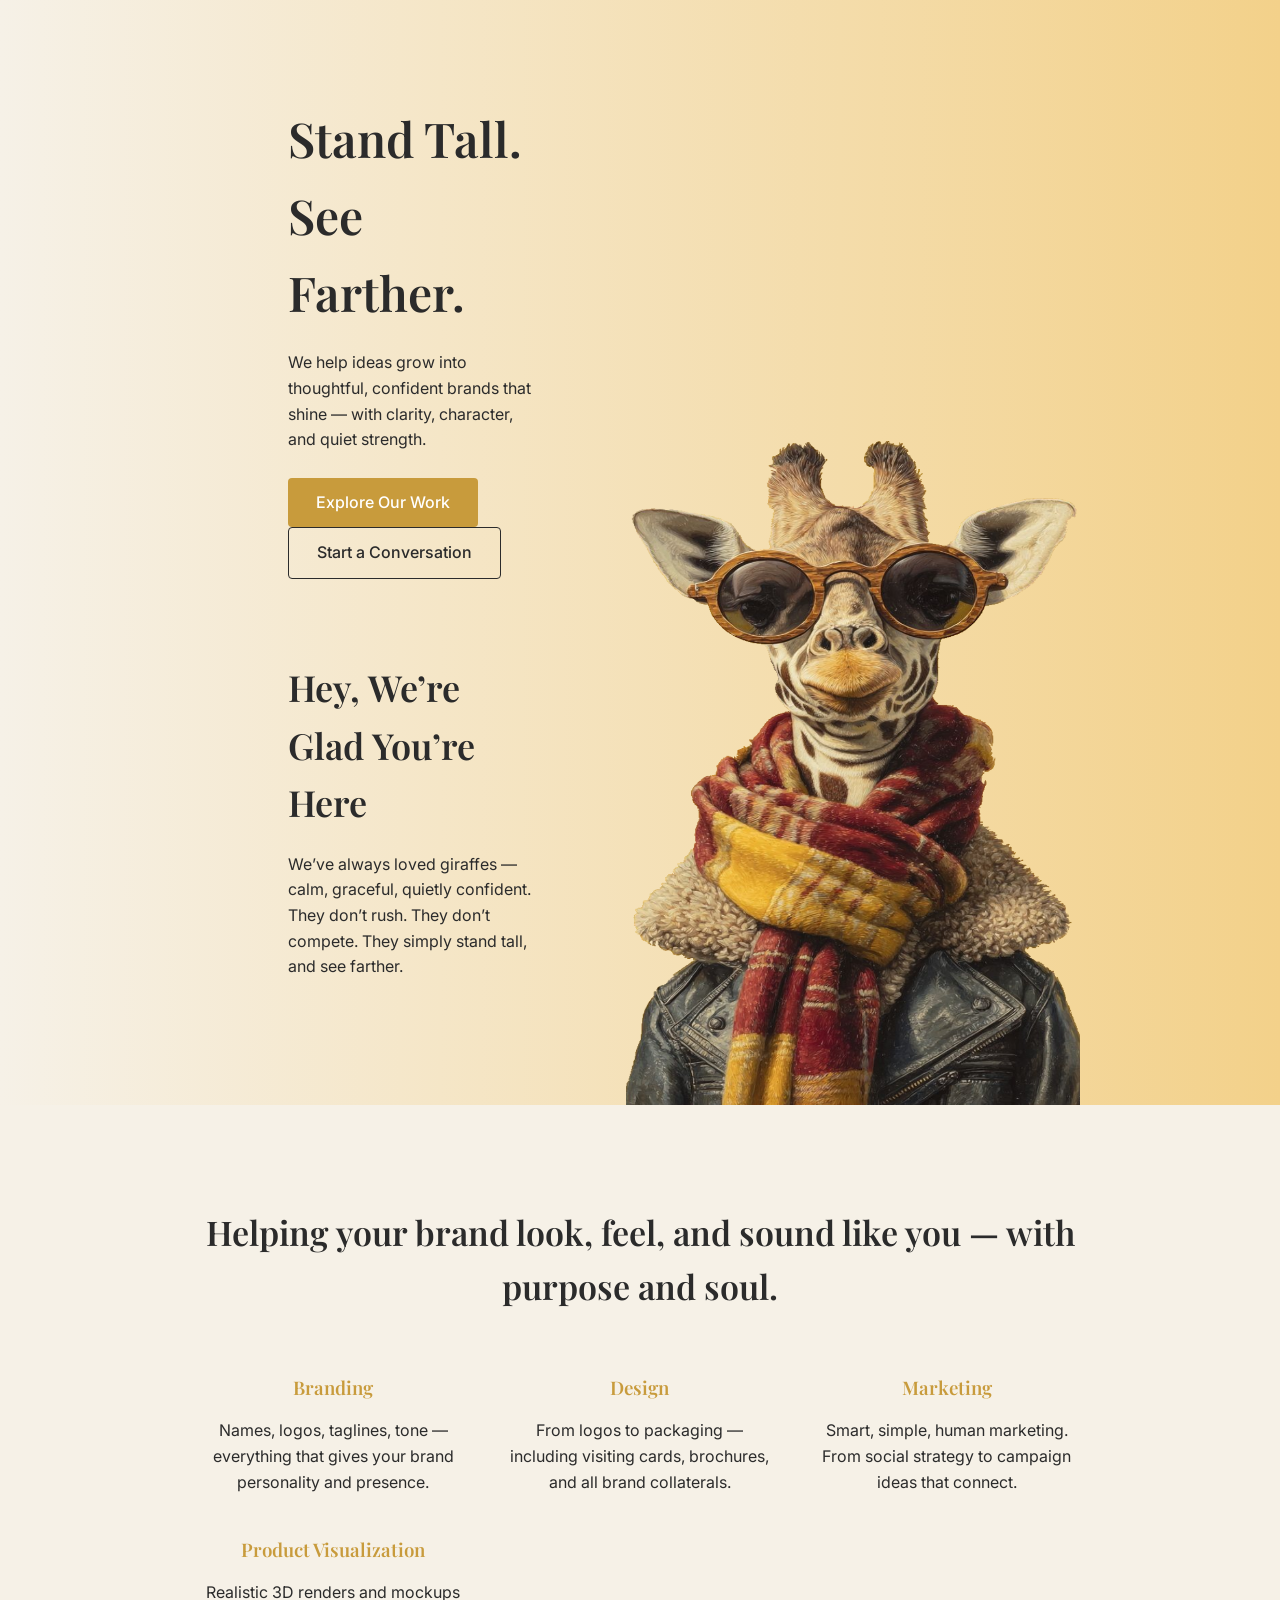
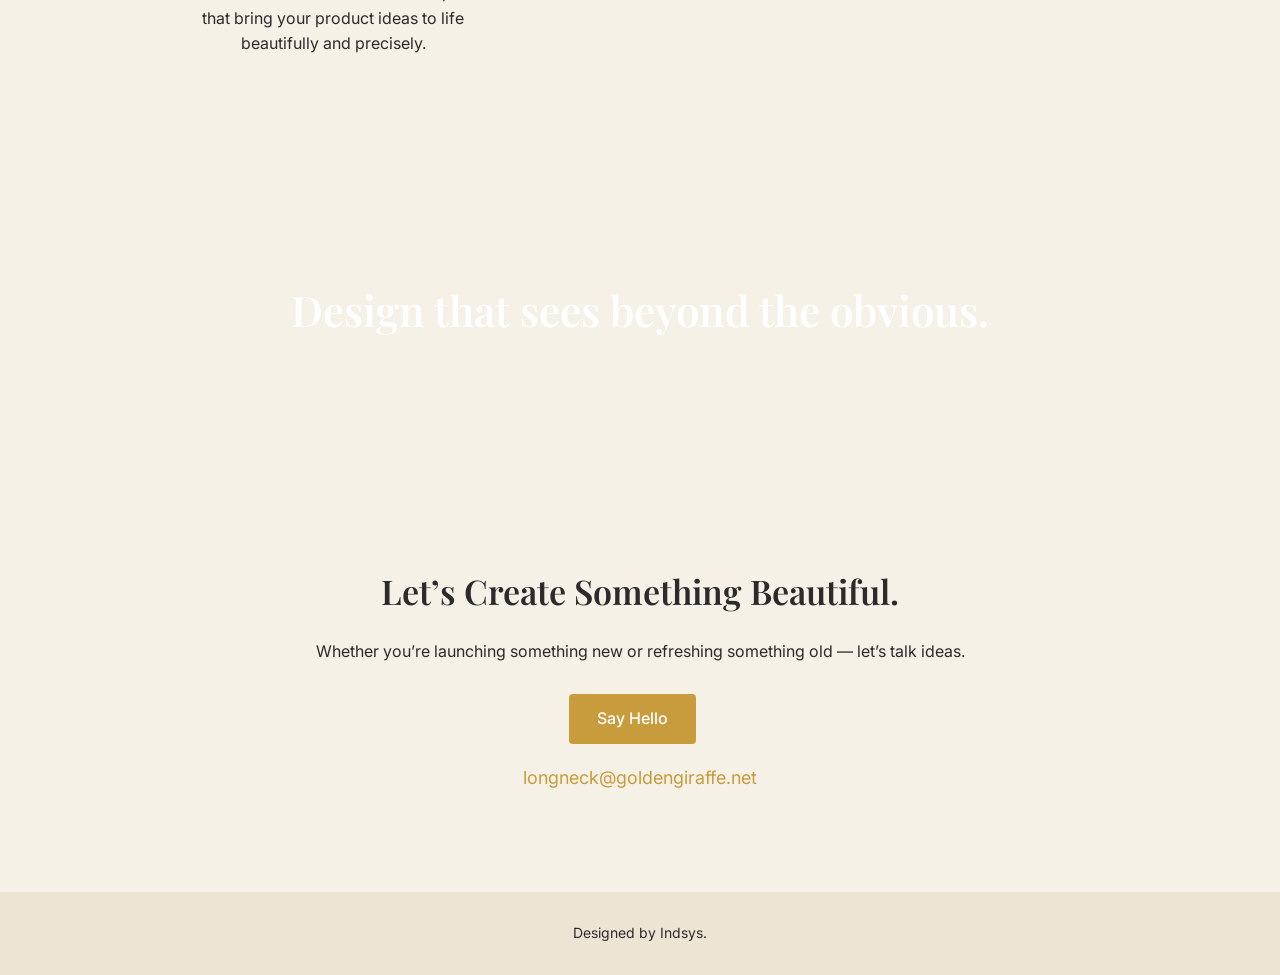
==== index.html @ 61479b35 "Banner Colour" ====
<!DOCTYPE html>
<html lang="en">
<head>
<meta charset="UTF-8">
<meta name="viewport" content="width=device-width, initial-scale=1.0">
<title>Golden Giraffe</title>

<!-- Google Fonts -->
<link href="https://fonts.googleapis.com/css2?family=Playfair+Display:wght@400;600&family=Inter:wght@300;400;500&display=swap" rel="stylesheet">

<style>
:root{
    --gold:#c89b3c;
    --dark:#2b2b2b;
    --light:#f6f1e7;
}

*{
    margin:0;
    padding:0;
    box-sizing:border-box;
}

body{
    font-family: 'Inter', sans-serif;
    background: var(--light);
    color: var(--dark);
    line-height:1.6;
}

h1,h2,h3{
    font-family:'Playfair Display', serif;
    font-weight:600;
}

section{
    padding: 0 200px;
    margin-bottom: 100px;
}

.container{
    max-width:1200px;
    margin:auto;
}

.btn{
    display:inline-block;
    padding:12px 28px;
    margin-right:15px;
    border-radius:4px;
    text-decoration:none;
    font-weight:500;
    transition:0.3s;
}

.btn-primary{
    background:var(--gold);
    color:#fff;
}

.btn-primary:hover{
    background:#a67c2e;
}

.btn-outline{
    border:1px solid var(--dark);
    color:var(--dark);
}

.btn-outline:hover{
    background:var(--dark);
    color:#fff;
}

/* HERO */
.hero{
    display:flex;
    align-items:center;
    justify-content:space-between;
    background:linear-gradient(to right, #f6f1e7 50%, #f3d18a 50%);
}

.hero-text{
    width:50%;
}

.hero-text h1{
    font-size:48px;
    margin-bottom:20px;
}

.hero-text p{
    margin-bottom:30px;
    max-width:500px;
}

.hero-img{
    width:45%;
}

.hero-img img{
    width:100%;
}

/* About */
.about{
    background:#f1e9dc;
}

.about h2{
    margin-bottom:20px;
    font-size:36px;
}

.about p{
    max-width:700px;
}

/* Services */
.services{
    text-align:center;
}

.services h2{
    margin-bottom:60px;
    font-size:34px;
}

.service-grid{
    display:grid;
    grid-template-columns:repeat(auto-fit,minmax(250px,1fr));
    gap:40px;
}

.service-item h3{
    margin-bottom:15px;
    color:var(--gold);
}

/* Banner Section */
.banner{
    background:url('/mnt/data/WhatsApp Image 2026-02-18 at 14.31.52.jpeg') center/cover no-repeat;
    color:white;
    text-align:center;
    padding:120px 20px;
}

.banner h2{
    font-size:42px;
}

/* CTA */
.cta{
    text-align:center;
}

.cta h2{
    font-size:34px;
    margin-bottom:20px;
}

.cta p{
    margin-bottom:30px;
}

.email{
    margin-top:20px;
    font-size:18px;
    color:var(--gold);
}

footer{
    text-align:center;
    padding:30px;
    font-size:14px;
    background:#eee4d4;
}


.split-section{
    display:flex;
    align-items:stretch;
    justify-content:space-between;
    background:linear-gradient(to right, #f6f1e7, #f3d18a);
    min-height:500px;
}

.split-text{
    width:55%;
    padding:100px 10%;
    display:flex;
    flex-direction:column;
    justify-content:center;
}

.hero-content{
    margin-bottom:80px;
}

.split-text h1{
    font-size:48px;
    margin-bottom:20px;
}

.split-text h2{
    font-size:36px;
    margin-bottom:20px;
}

.split-text p{
    max-width:500px;
    margin-bottom:25px;
}

.split-image{
    display:flex;
    align-items:flex-end;
    justify-content:center;
    overflow:hidden;
}

.split-image img{
    height:700px;        /* Fixed height */
    width:auto;
    object-fit:cover;
}

</style>
</head>
<body>

<!-- HERO -->

<!-- HERO + ABOUT WRAPPER -->
<section class="split-section">
    <div class="split-text">

        <!-- HERO TEXT -->
        <div class="hero-content">
            <h1>Stand Tall. See Farther.</h1>
            <p>
                We help ideas grow into thoughtful, confident brands that shine — 
                with clarity, character, and quiet strength.
            </p>
            <a href="#" class="btn btn-primary">Explore Our Work</a>
            <a href="#" class="btn btn-outline">Start a Conversation</a>
        </div>

        <!-- ABOUT TEXT -->
        <div class="about-content">
            <h2>Hey, We’re Glad You’re Here</h2>
            <p>
                We’ve always loved giraffes — calm, graceful, quietly confident. 
                They don’t rush. They don’t compete.  
                They simply stand tall, and see farther.
            </p>
        </div>

    </div>

    <!-- COMMON RIGHT IMAGE -->
    <div class="split-image">
        <img src="/images/golden-giraffe.png" alt="Golden Giraffe">
    </div>
</section>

<!-- SERVICES -->
<section class="services">
    <div class="container">
        <h2>Helping your brand look, feel, and sound like you — with purpose and soul.</h2>
        <div class="service-grid">
            <div class="service-item">
                <h3>Branding</h3>
                <p>Names, logos, taglines, tone — everything that gives your brand personality and presence.</p>
            </div>
            <div class="service-item">
                <h3>Design</h3>
                <p>From logos to packaging — including visiting cards, brochures, and all brand collaterals.</p>
            </div>
            <div class="service-item">
                <h3>Marketing</h3>
                <p>Smart, simple, human marketing. From social strategy to campaign ideas that connect.</p>
            </div>
            <div class="service-item">
                <h3>Product Visualization</h3>
                <p>Realistic 3D renders and mockups that bring your product ideas to life beautifully and precisely.</p>
            </div>
        </div>
    </div>
</section>

<!-- BANNER -->
<section class="banner">
    <h2>Design that sees beyond the obvious.</h2>
</section>

<!-- CTA -->
<section class="cta">
    <h2>Let’s Create Something Beautiful.</h2>
    <p>Whether you’re launching something new or refreshing something old — let’s talk ideas.</p>
    <a href="mailto:longneck@goldengiraffe.net" class="btn btn-primary">Say Hello</a>
    <div class="email">longneck@goldengiraffe.net</div>
</section>

<footer>
    Designed by Indsys.
</footer>

</body>
</html>
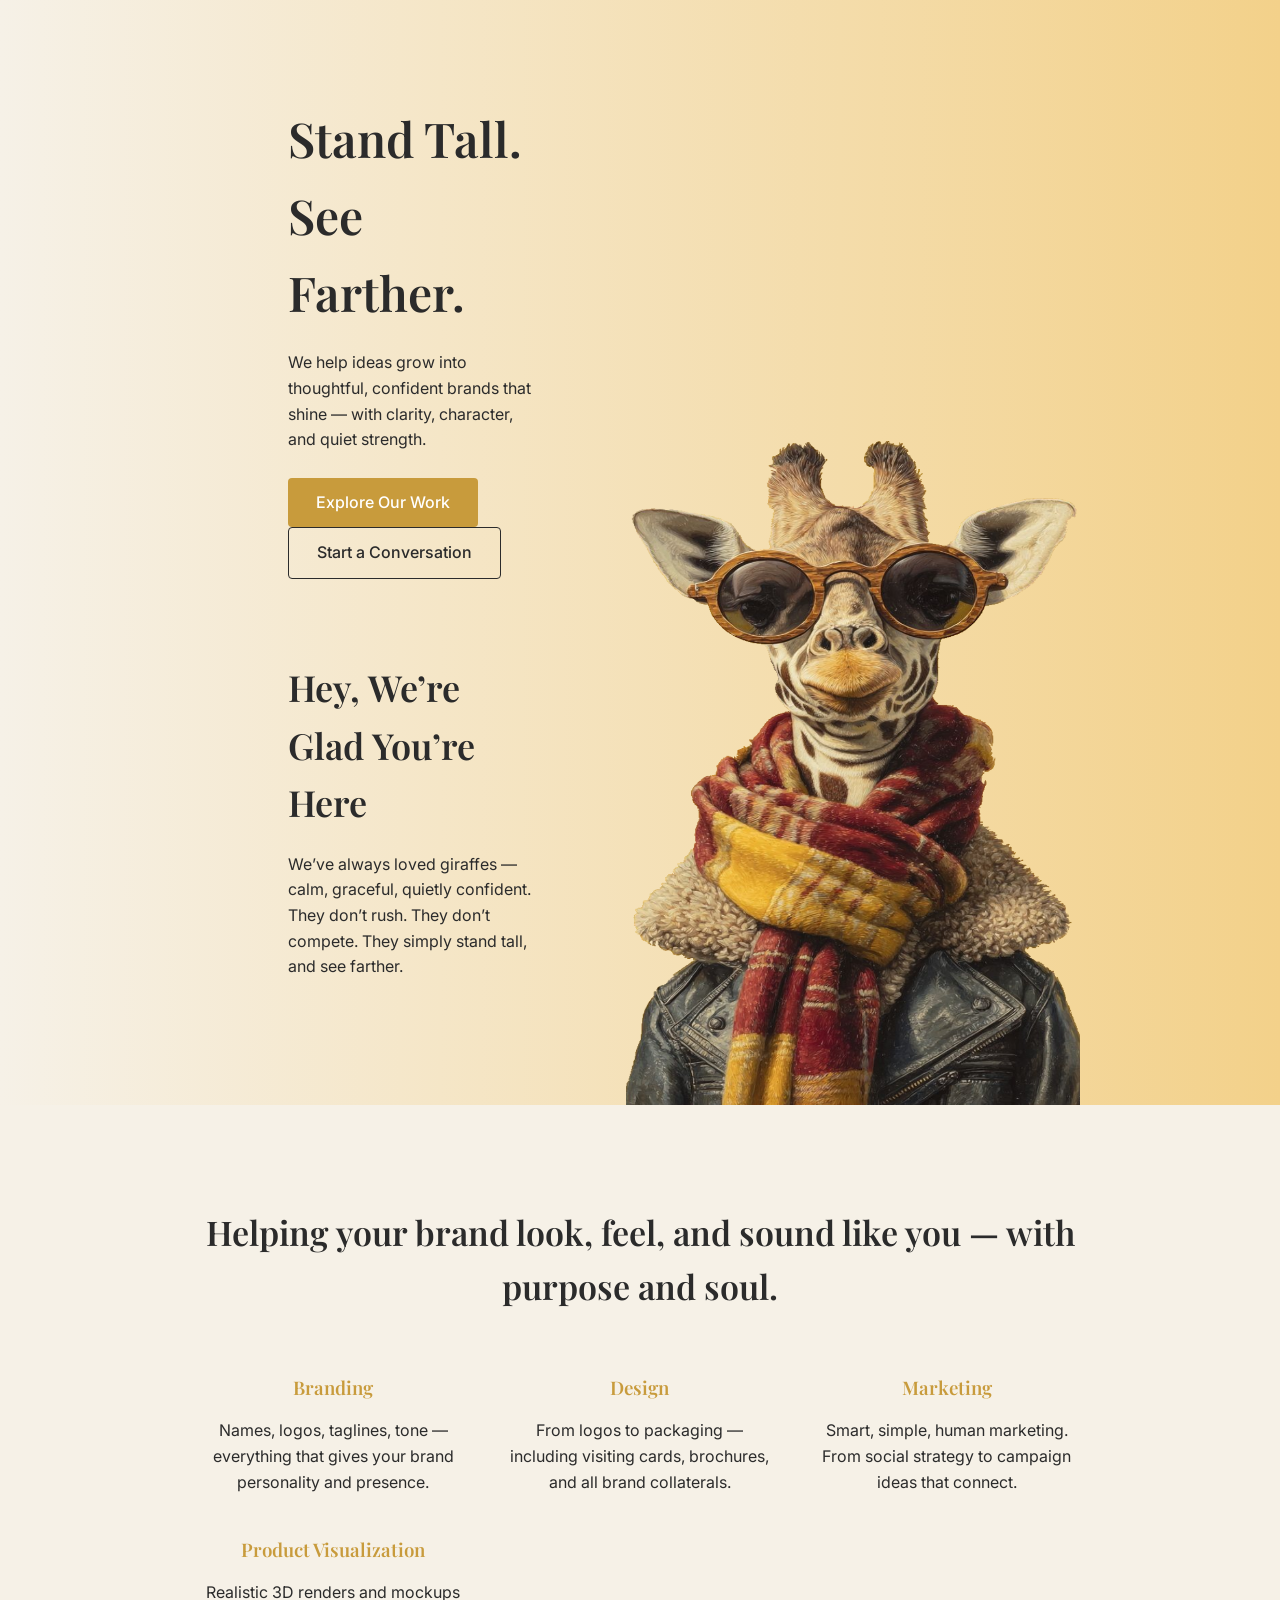
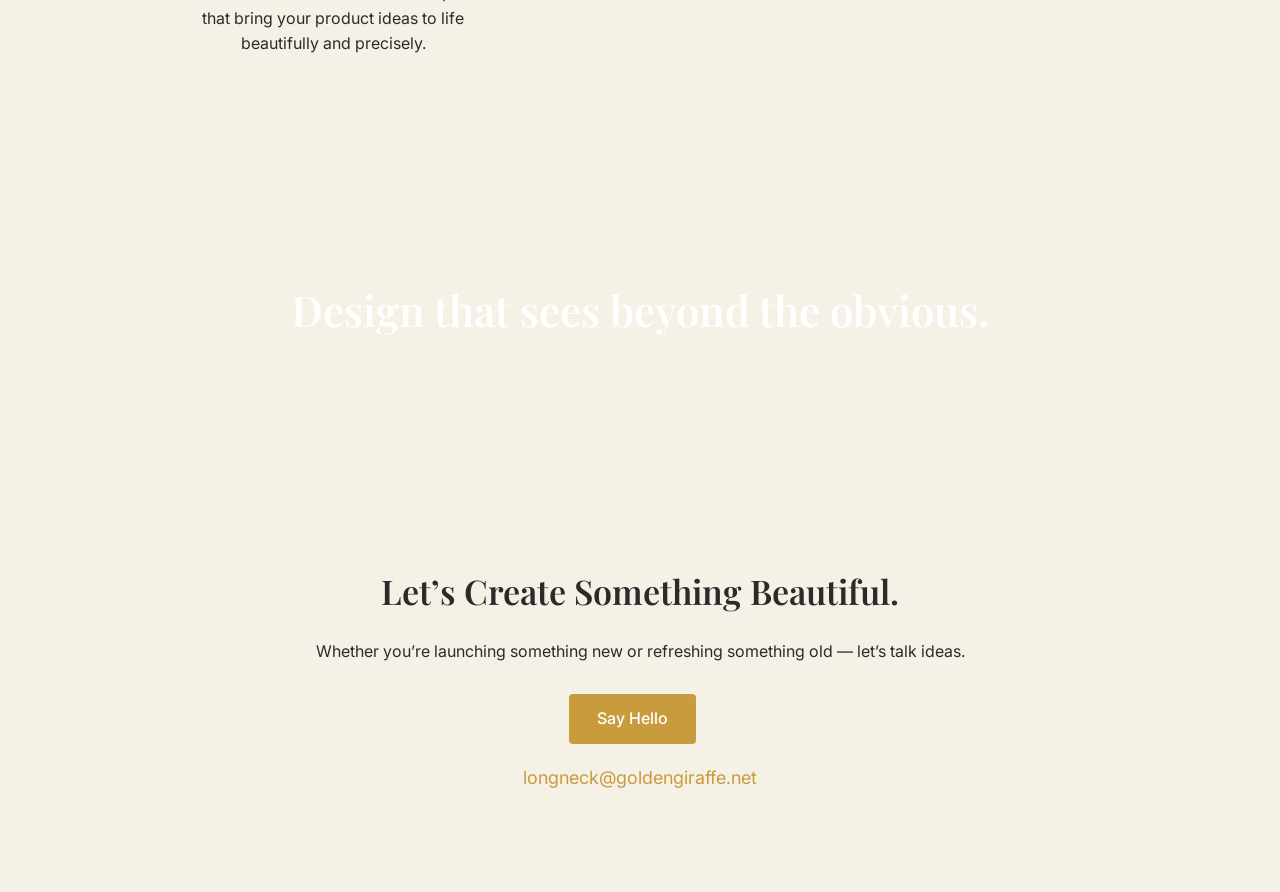
==== commit e3137fd3: "footer removed" ====
--- a/index.html
+++ b/index.html
@@ -302,9 +302,5 @@
     <div class="email">longneck@goldengiraffe.net</div>
 </section>
 
-<footer>
-    Designed by Indsys.
-</footer>
-
 </body>
 </html>
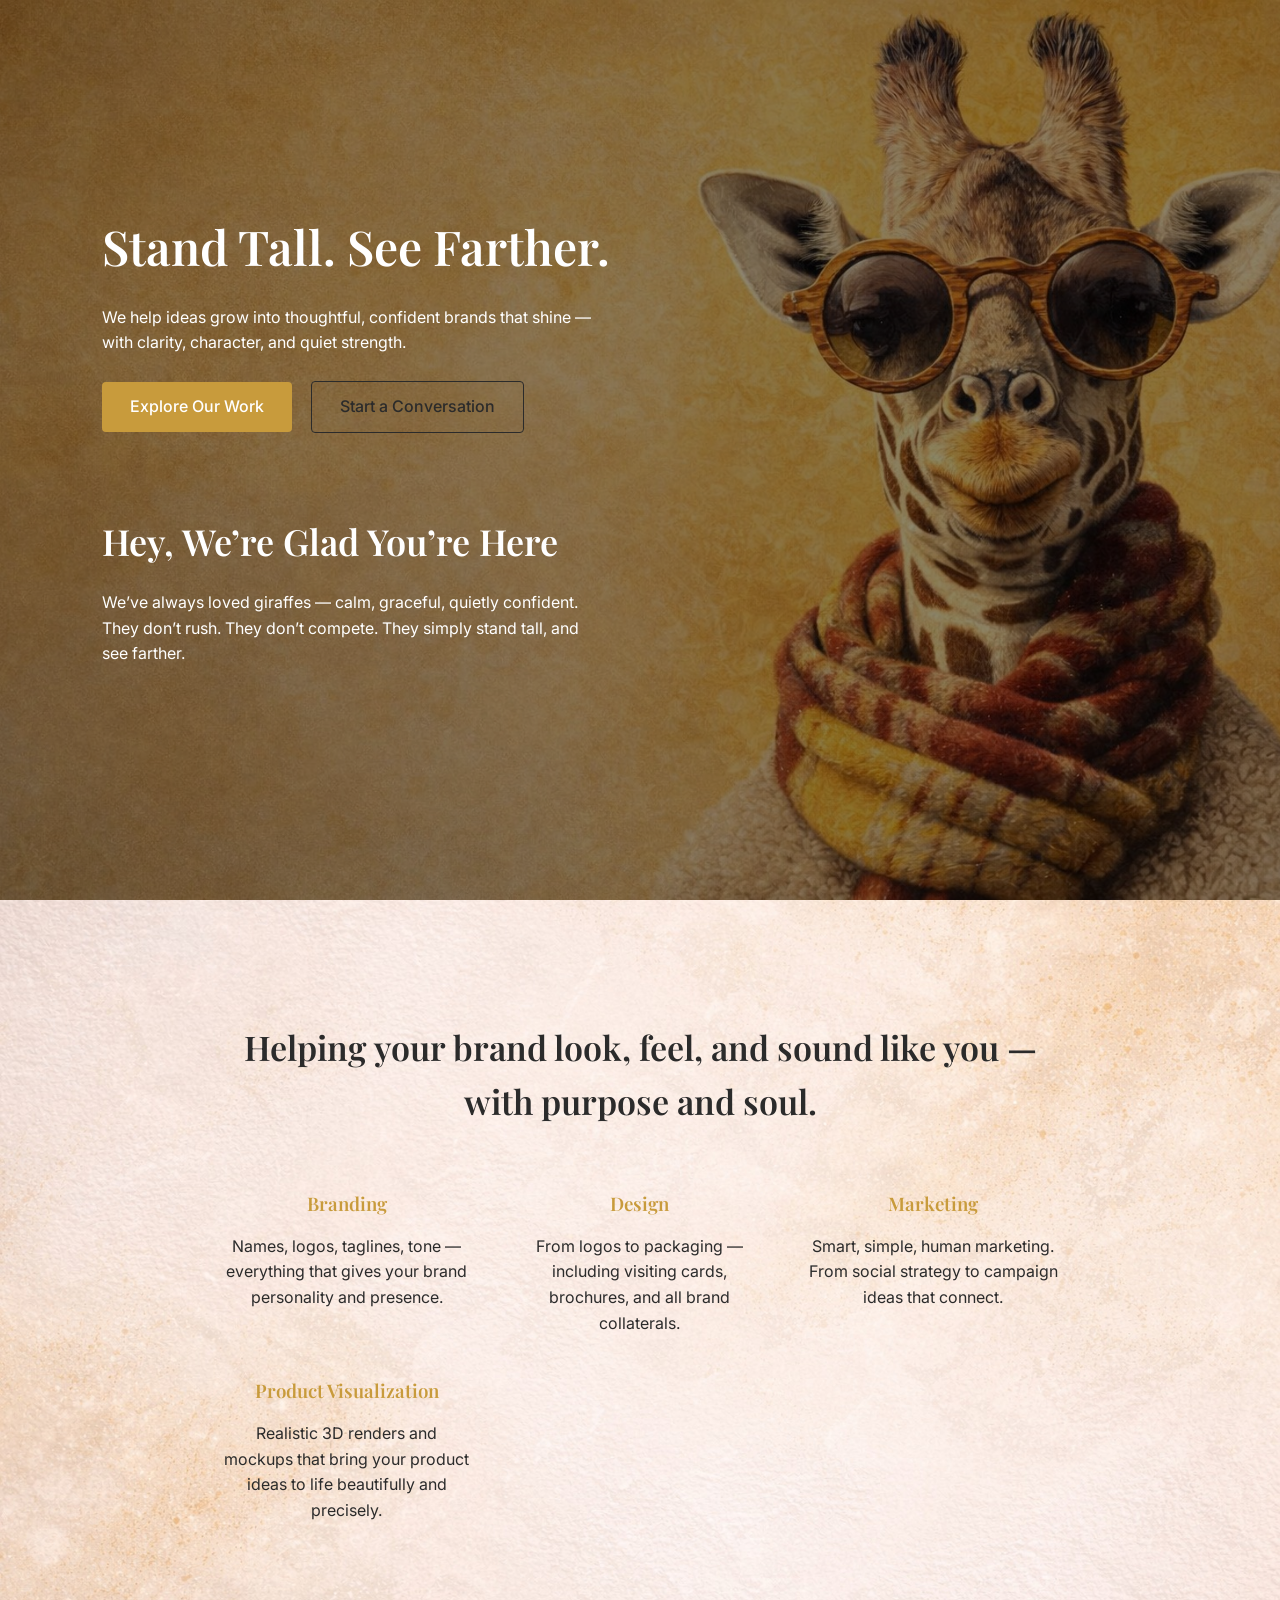
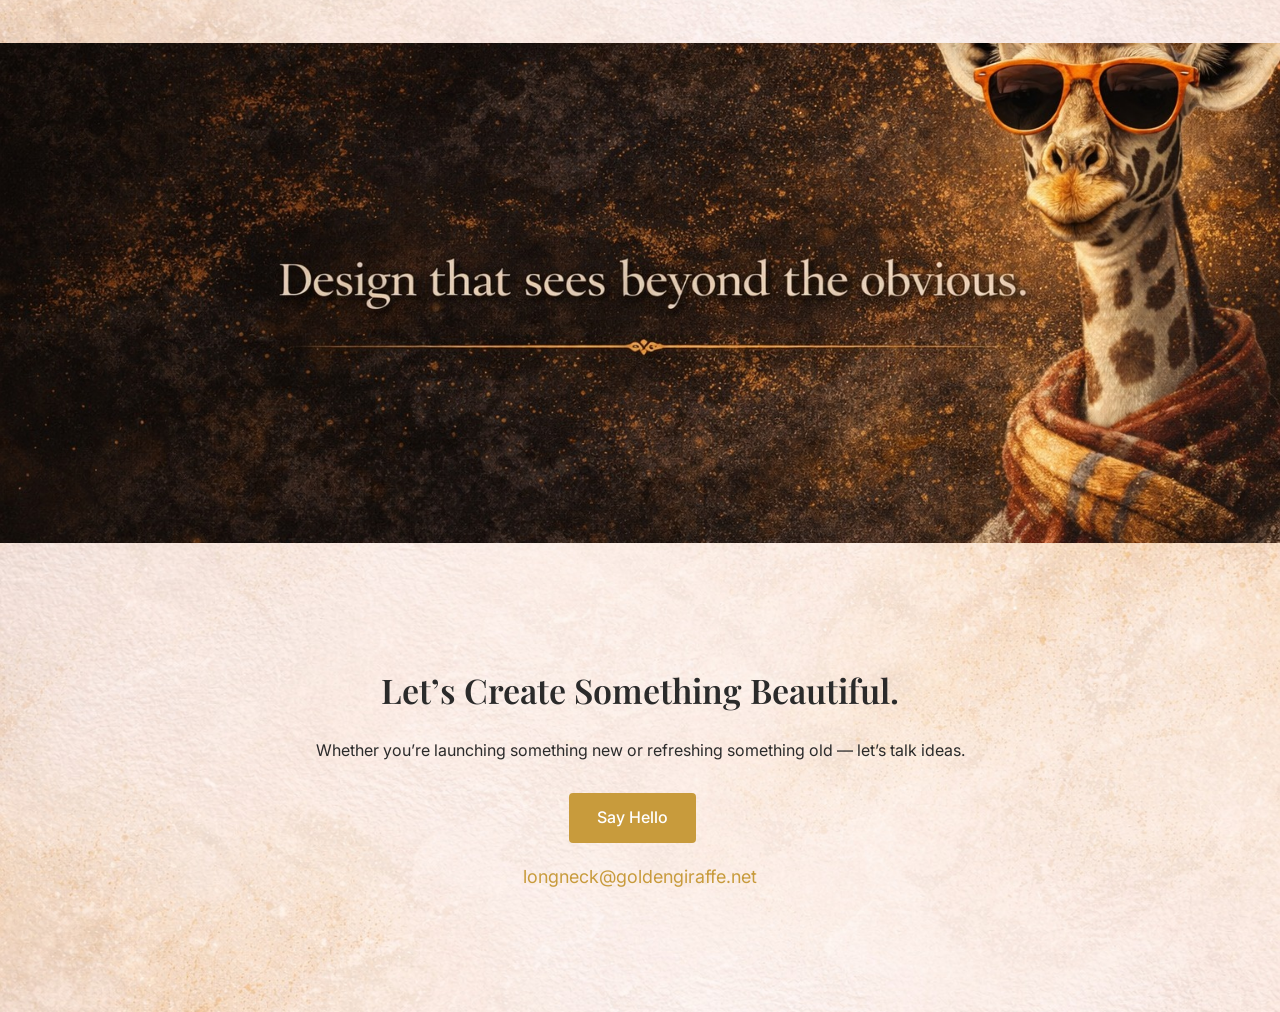
==== commit f5523791: "Banner Added" ====
--- a/index.html
+++ b/index.html
@@ -7,232 +7,16 @@
 
 <!-- Google Fonts -->
 <link href="https://fonts.googleapis.com/css2?family=Playfair+Display:wght@400;600&family=Inter:wght@300;400;500&display=swap" rel="stylesheet">
-
-<style>
-:root{
-    --gold:#c89b3c;
-    --dark:#2b2b2b;
-    --light:#f6f1e7;
-}
-
-*{
-    margin:0;
-    padding:0;
-    box-sizing:border-box;
-}
-
-body{
-    font-family: 'Inter', sans-serif;
-    background: var(--light);
-    color: var(--dark);
-    line-height:1.6;
-}
-
-h1,h2,h3{
-    font-family:'Playfair Display', serif;
-    font-weight:600;
-}
-
-section{
-    padding: 0 200px;
-    margin-bottom: 100px;
-}
-
-.container{
-    max-width:1200px;
-    margin:auto;
-}
-
-.btn{
-    display:inline-block;
-    padding:12px 28px;
-    margin-right:15px;
-    border-radius:4px;
-    text-decoration:none;
-    font-weight:500;
-    transition:0.3s;
-}
-
-.btn-primary{
-    background:var(--gold);
-    color:#fff;
-}
-
-.btn-primary:hover{
-    background:#a67c2e;
-}
-
-.btn-outline{
-    border:1px solid var(--dark);
-    color:var(--dark);
-}
-
-.btn-outline:hover{
-    background:var(--dark);
-    color:#fff;
-}
-
-/* HERO */
-.hero{
-    display:flex;
-    align-items:center;
-    justify-content:space-between;
-    background:linear-gradient(to right, #f6f1e7 50%, #f3d18a 50%);
-}
-
-.hero-text{
-    width:50%;
-}
-
-.hero-text h1{
-    font-size:48px;
-    margin-bottom:20px;
-}
-
-.hero-text p{
-    margin-bottom:30px;
-    max-width:500px;
-}
-
-.hero-img{
-    width:45%;
-}
-
-.hero-img img{
-    width:100%;
-}
-
-/* About */
-.about{
-    background:#f1e9dc;
-}
-
-.about h2{
-    margin-bottom:20px;
-    font-size:36px;
-}
-
-.about p{
-    max-width:700px;
-}
-
-/* Services */
-.services{
-    text-align:center;
-}
-
-.services h2{
-    margin-bottom:60px;
-    font-size:34px;
-}
-
-.service-grid{
-    display:grid;
-    grid-template-columns:repeat(auto-fit,minmax(250px,1fr));
-    gap:40px;
-}
-
-.service-item h3{
-    margin-bottom:15px;
-    color:var(--gold);
-}
-
-/* Banner Section */
-.banner{
-    background:url('/mnt/data/WhatsApp Image 2026-02-18 at 14.31.52.jpeg') center/cover no-repeat;
-    color:white;
-    text-align:center;
-    padding:120px 20px;
-}
-
-.banner h2{
-    font-size:42px;
-}
-
-/* CTA */
-.cta{
-    text-align:center;
-}
-
-.cta h2{
-    font-size:34px;
-    margin-bottom:20px;
-}
-
-.cta p{
-    margin-bottom:30px;
-}
-
-.email{
-    margin-top:20px;
-    font-size:18px;
-    color:var(--gold);
-}
-
-footer{
-    text-align:center;
-    padding:30px;
-    font-size:14px;
-    background:#eee4d4;
-}
-
-
-.split-section{
-    display:flex;
-    align-items:stretch;
-    justify-content:space-between;
-    background:linear-gradient(to right, #f6f1e7, #f3d18a);
-    min-height:500px;
-}
-
-.split-text{
-    width:55%;
-    padding:100px 10%;
-    display:flex;
-    flex-direction:column;
-    justify-content:center;
-}
-
-.hero-content{
-    margin-bottom:80px;
-}
-
-.split-text h1{
-    font-size:48px;
-    margin-bottom:20px;
-}
-
-.split-text h2{
-    font-size:36px;
-    margin-bottom:20px;
-}
-
-.split-text p{
-    max-width:500px;
-    margin-bottom:25px;
-}
-
-.split-image{
-    display:flex;
-    align-items:flex-end;
-    justify-content:center;
-    overflow:hidden;
-}
-
-.split-image img{
-    height:700px;        /* Fixed height */
-    width:auto;
-    object-fit:cover;
-}
-
-</style>
+<!-- Your CSS File -->
+<link href="css/style.css" rel="stylesheet">
 </head>
 <body>
 
 <!-- HERO -->
 
 <!-- HERO + ABOUT WRAPPER -->
-<section class="split-section">
+<section class="split-section" 
+style="background: url('images/banner1.jpeg') no-repeat center center; background-size: cover;">
     <div class="split-text">
 
         <!-- HERO TEXT -->
@@ -257,14 +41,11 @@
         </div>
 
     </div>
-
-    <!-- COMMON RIGHT IMAGE -->
-    <div class="split-image">
-        <img src="/images/golden-giraffe.png" alt="Golden Giraffe">
-    </div>
 </section>
 
 <!-- SERVICES -->
+<section class="banner" 
+style="background: url('images/banner2.jpeg') no-repeat center center; background-size: cover;">
 <section class="services">
     <div class="container">
         <h2>Helping your brand look, feel, and sound like you — with purpose and soul.</h2>
@@ -288,19 +69,23 @@
         </div>
     </div>
 </section>
+</section>
 
 <!-- BANNER -->
-<section class="banner">
-    <h2>Design that sees beyond the obvious.</h2>
+<section class="banner" 
+style="background: url('images/banner3.jpeg') no-repeat center center; background-size: cover; height: 500px;" >
 </section>
 
 <!-- CTA -->
+<section class="banner" 
+style="background: url('images/banner2.jpeg') no-repeat center center; background-size: cover;">
 <section class="cta">
     <h2>Let’s Create Something Beautiful.</h2>
     <p>Whether you’re launching something new or refreshing something old — let’s talk ideas.</p>
     <a href="mailto:longneck@goldengiraffe.net" class="btn btn-primary">Say Hello</a>
     <div class="email">longneck@goldengiraffe.net</div>
 </section>
+</section>
 
 </body>
 </html>
--- a/css/style.css
+++ b/css/style.css
@@ -0,0 +1,216 @@
+
+:root{
+    --gold:#c89b3c;
+    --dark:#2b2b2b;
+    --light:#f6f1e7;
+}
+
+*{
+    margin:0;
+    padding:0;
+    box-sizing:border-box;
+}
+
+body{
+    font-family: 'Inter', sans-serif;
+    background: var(--light);
+    color: var(--dark);
+    line-height:1.6;
+}
+
+h1,h2,h3{
+    font-family:'Playfair Display', serif;
+    font-weight:600;
+}
+
+section{
+    padding: 0 200px;
+}
+
+.container{
+    max-width:1200px;
+    margin:auto;
+}
+
+.btn{
+    display:inline-block;
+    padding:12px 28px;
+    margin-right:15px;
+    border-radius:4px;
+    text-decoration:none;
+    font-weight:500;
+    transition:0.3s;
+}
+
+.btn-primary{
+    background:var(--gold);
+    color:#fff;
+}
+
+.btn-primary:hover{
+    background:#a67c2e;
+}
+
+.btn-outline{
+    border:1px solid var(--dark);
+    color:var(--dark);
+}
+
+.btn-outline:hover{
+    background:var(--dark);
+    color:#fff;
+}
+
+/* HERO */
+.hero{
+    display:flex;
+    align-items:center;
+    justify-content:space-between;
+    background:linear-gradient(to right, #f6f1e7 50%, #f3d18a 50%);
+}
+
+.hero-text{
+    width:50%;
+}
+
+.hero-text h1{
+    font-size:48px;
+    margin-bottom:20px;
+}
+
+.hero-text p{
+    margin-bottom:30px;
+    max-width:500px;
+}
+
+.hero-img{
+    width:45%;
+}
+
+.hero-img img{
+    width:100%;
+}
+
+/* About */
+.about{
+    background:#f1e9dc;
+}
+
+.about h2{
+    margin-bottom:20px;
+    font-size:36px;
+}
+
+.about p{
+    max-width:700px;
+}
+
+/* Services */
+.services{
+    background: url("images/banner2.jpeg") no-repeat center center;
+    text-align:center;
+}
+
+.services h2{
+    margin-bottom:60px;
+    font-size:34px;
+}
+
+.service-grid{
+    display:grid;
+    grid-template-columns:repeat(auto-fit,minmax(250px,1fr));
+    gap:40px;
+}
+
+.service-item h3{
+    margin-bottom:15px;
+    color:var(--gold);
+}
+
+/* Banner Section */
+.banner{
+    padding:120px 20px;
+}
+
+/* CTA */
+.cta{
+    text-align:center;
+}
+
+.cta h2{
+    font-size:34px;
+    margin-bottom:20px;
+}
+
+.cta p{
+    margin-bottom:30px;
+}
+
+.email{
+    margin-top:20px;
+    font-size:18px;
+    color:var(--gold);
+}
+
+footer{
+    text-align:center;
+    padding:30px;
+    font-size:14px;
+    background:#eee4d4;
+}
+
+
+.split-section {
+    min-height: 100vh; /* Full screen height */
+    display: flex;
+    align-items: center;
+    padding: 60px 8%;
+    position: relative;
+}
+
+/* Optional dark overlay for better text readability */
+.split-section::before {
+    content: "";
+    position: absolute;
+    inset: 0;
+    background: rgba(0, 0, 0, 0.45); /* Adjust opacity */
+}
+
+.split-text {
+    position: relative;
+    z-index: 2;
+    max-width: 600px;
+    color: #fff;
+}
+
+.hero-content{
+    margin-bottom:80px;
+}
+
+.split-text h1{
+    font-size:48px;
+    margin-bottom:20px;
+}
+
+.split-text h2{
+    font-size:36px;
+    margin-bottom:20px;
+}
+
+.split-text p{
+    max-width:500px;
+    margin-bottom:25px;
+}
+
+.split-image{
+    display:flex;
+    align-items:flex-end;
+    justify-content:center;
+    overflow:hidden;
+}
+
+.split-image img{
+    height:700px;        /* Fixed height */
+    width:auto;
+    object-fit:cover;
+}
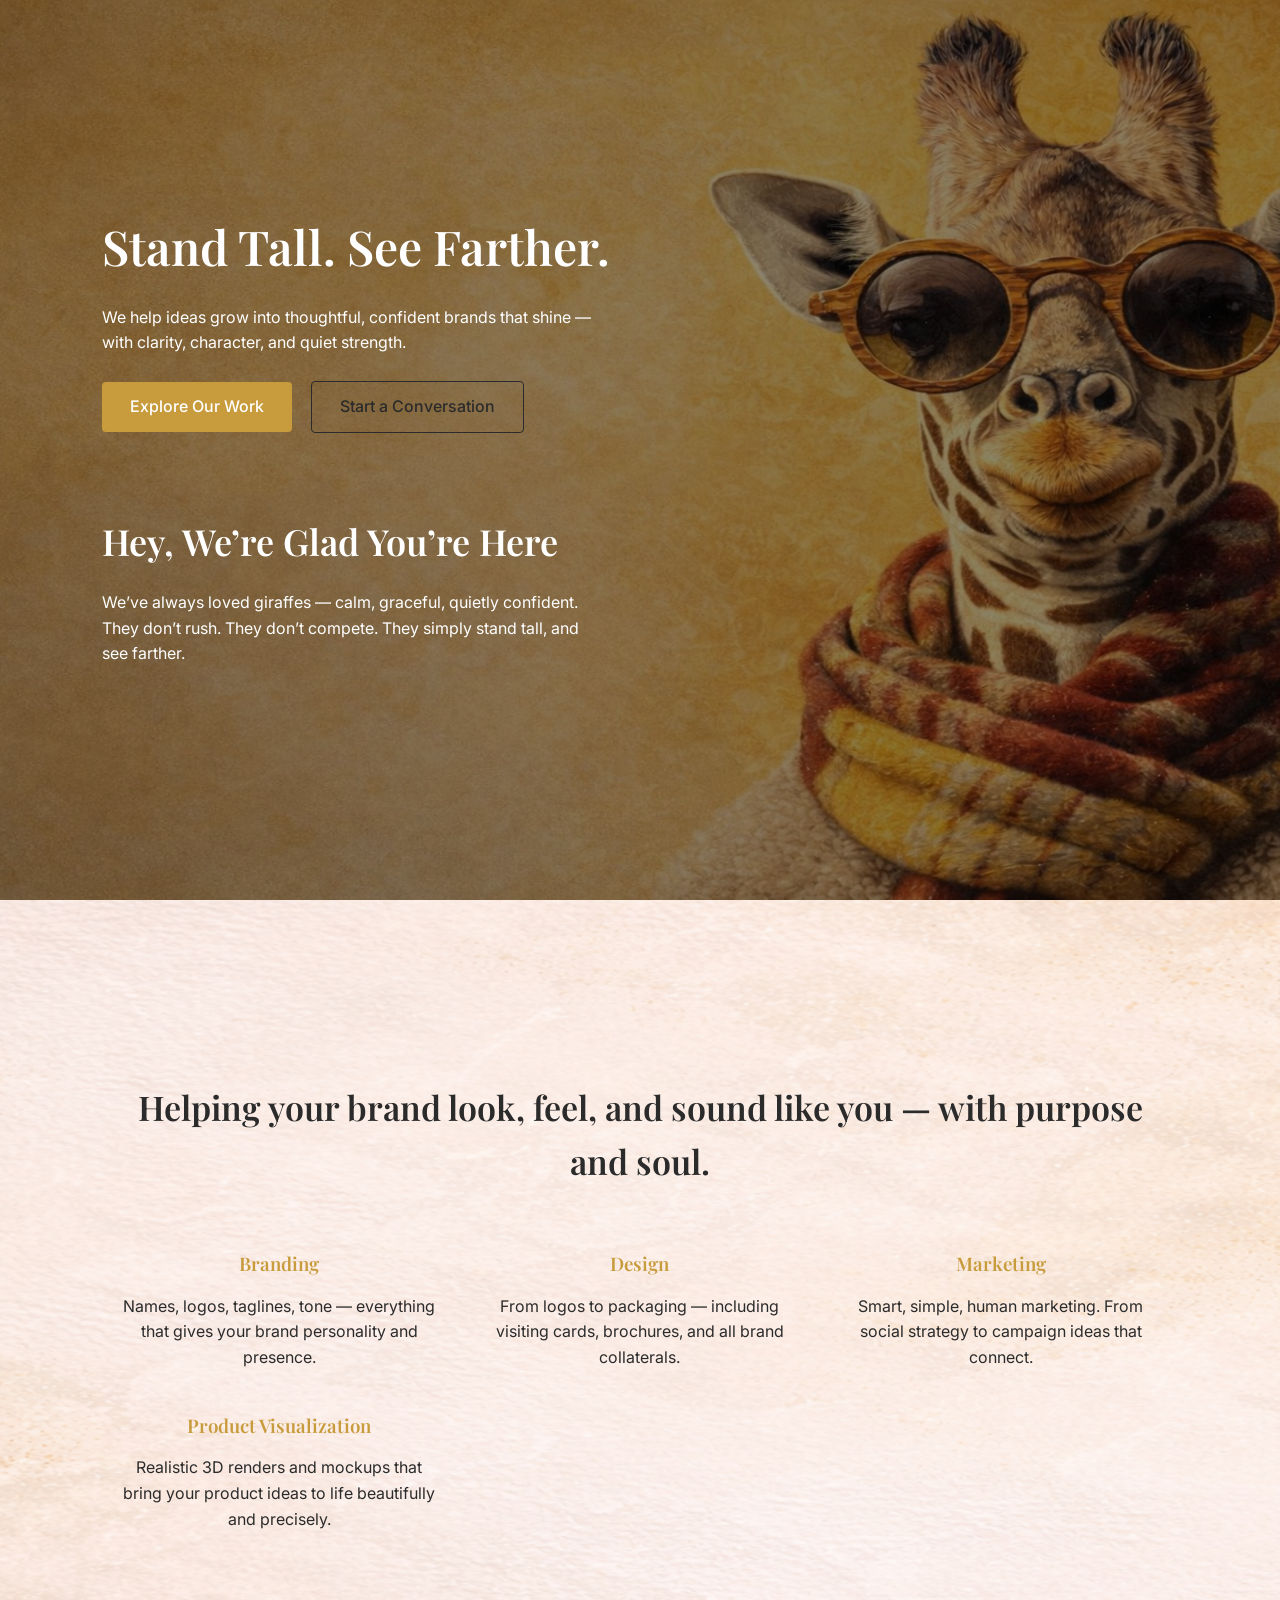
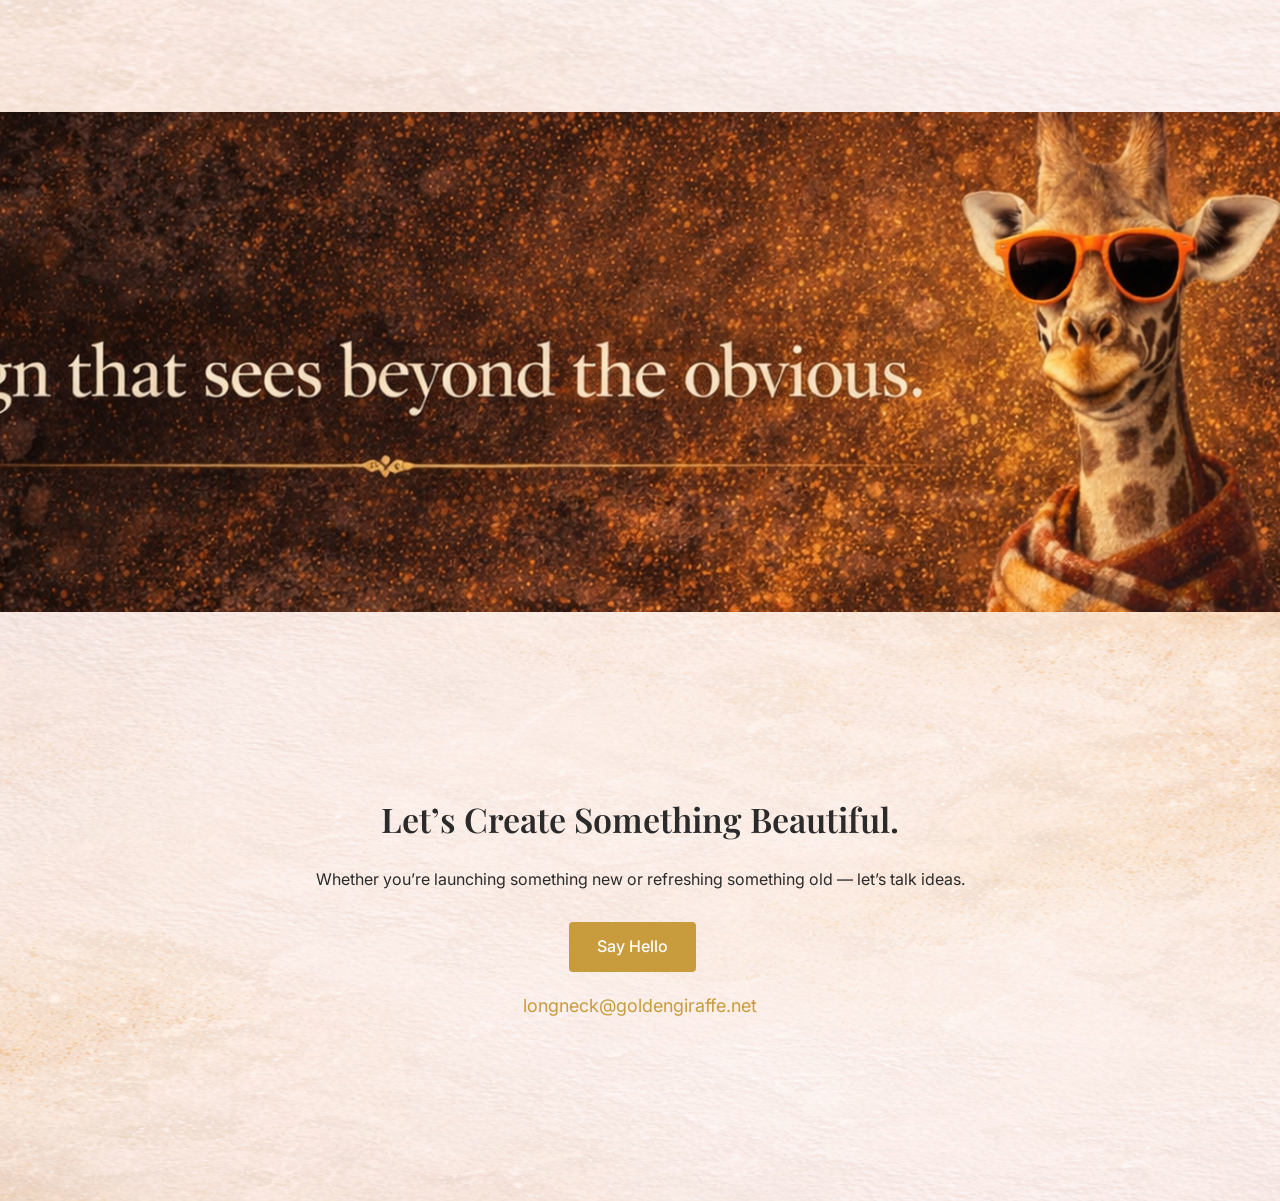
==== commit 46875b23: "banner3 chnaged" ====
--- a/index.html
+++ b/index.html
@@ -16,7 +16,7 @@
 
 <!-- HERO + ABOUT WRAPPER -->
 <section class="split-section" 
-style="background: url('images/banner1.jpeg') no-repeat center center; background-size: cover;">
+style="background: url('images/banner1.png') no-repeat center center; background-size: cover;">
     <div class="split-text">
 
         <!-- HERO TEXT -->
@@ -45,7 +45,7 @@
 
 <!-- SERVICES -->
 <section class="banner" 
-style="background: url('images/banner2.jpeg') no-repeat center center; background-size: cover;">
+style="background: url('images/banner2.png') no-repeat center center; background-size: cover;">
 <section class="services">
     <div class="container">
         <h2>Helping your brand look, feel, and sound like you — with purpose and soul.</h2>
@@ -73,12 +73,12 @@
 
 <!-- BANNER -->
 <section class="banner" 
-style="background: url('images/banner3.jpeg') no-repeat center center; background-size: cover; height: 500px;" >
+style="background: url('images/banner3.png') no-repeat center center; background-size: cover; height: 500px;" >
 </section>
 
 <!-- CTA -->
 <section class="banner" 
-style="background: url('images/banner2.jpeg') no-repeat center center; background-size: cover;">
+style="background: url('images/banner2.png') no-repeat center center; background-size: cover;">
 <section class="cta">
     <h2>Let’s Create Something Beautiful.</h2>
     <p>Whether you’re launching something new or refreshing something old — let’s talk ideas.</p>
--- a/css/style.css
+++ b/css/style.css
@@ -24,7 +24,7 @@
 }
 
 section{
-    padding: 0 200px;
+    padding: 60px 8%;
 }
 
 .container{
@@ -107,8 +107,7 @@
 
 /* Services */
 .services{
-    background: url("images/banner2.jpeg") no-repeat center center;
-    text-align:center;
+   text-align:center;
 }
 
 .services h2{
@@ -213,4 +212,99 @@
     height:700px;        /* Fixed height */
     width:auto;
     object-fit:cover;
+}
+
+
+/* =========================
+   MOBILE RESPONSIVE
+========================= */
+
+@media (max-width: 992px) {
+
+    section {
+        padding: 60px 6%;
+    }
+
+    .split-section {
+        min-height: auto;
+        padding: 80px 6%;
+    }
+
+    .split-text {
+        max-width: 100%;
+    }
+
+    .split-text h1 {
+        font-size: 38px;
+    }
+
+    .split-text h2 {
+        font-size: 28px;
+    }
+
+    .split-text p {
+        font-size: 16px;
+    }
+
+    .hero-content {
+        margin-bottom: 50px;
+    }
+
+    .service-grid {
+        gap: 30px;
+    }
+}
+
+@media (max-width: 768px) {
+
+    section {
+        padding: 50px 5%;
+    }
+
+    .split-section {
+        padding: 70px 5%;
+    }
+
+    .split-text h1 {
+        font-size: 32px;
+    }
+
+    .split-text h2 {
+        font-size: 24px;
+    }
+
+    .services h2,
+    .cta h2 {
+        font-size: 26px;
+    }
+
+    .btn {
+        display: block;
+        margin-bottom: 15px;
+        text-align: center;
+    }
+
+    .banner {
+        padding: 80px 20px;
+    }
+}
+
+@media (max-width: 480px) {
+
+    .split-text h1 {
+        font-size: 26px;
+    }
+
+    .split-text h2 {
+        font-size: 20px;
+    }
+
+    .split-text p {
+        font-size: 14px;
+    }
+
+    .email {
+        font-size: 16px;
+    }
+
 }
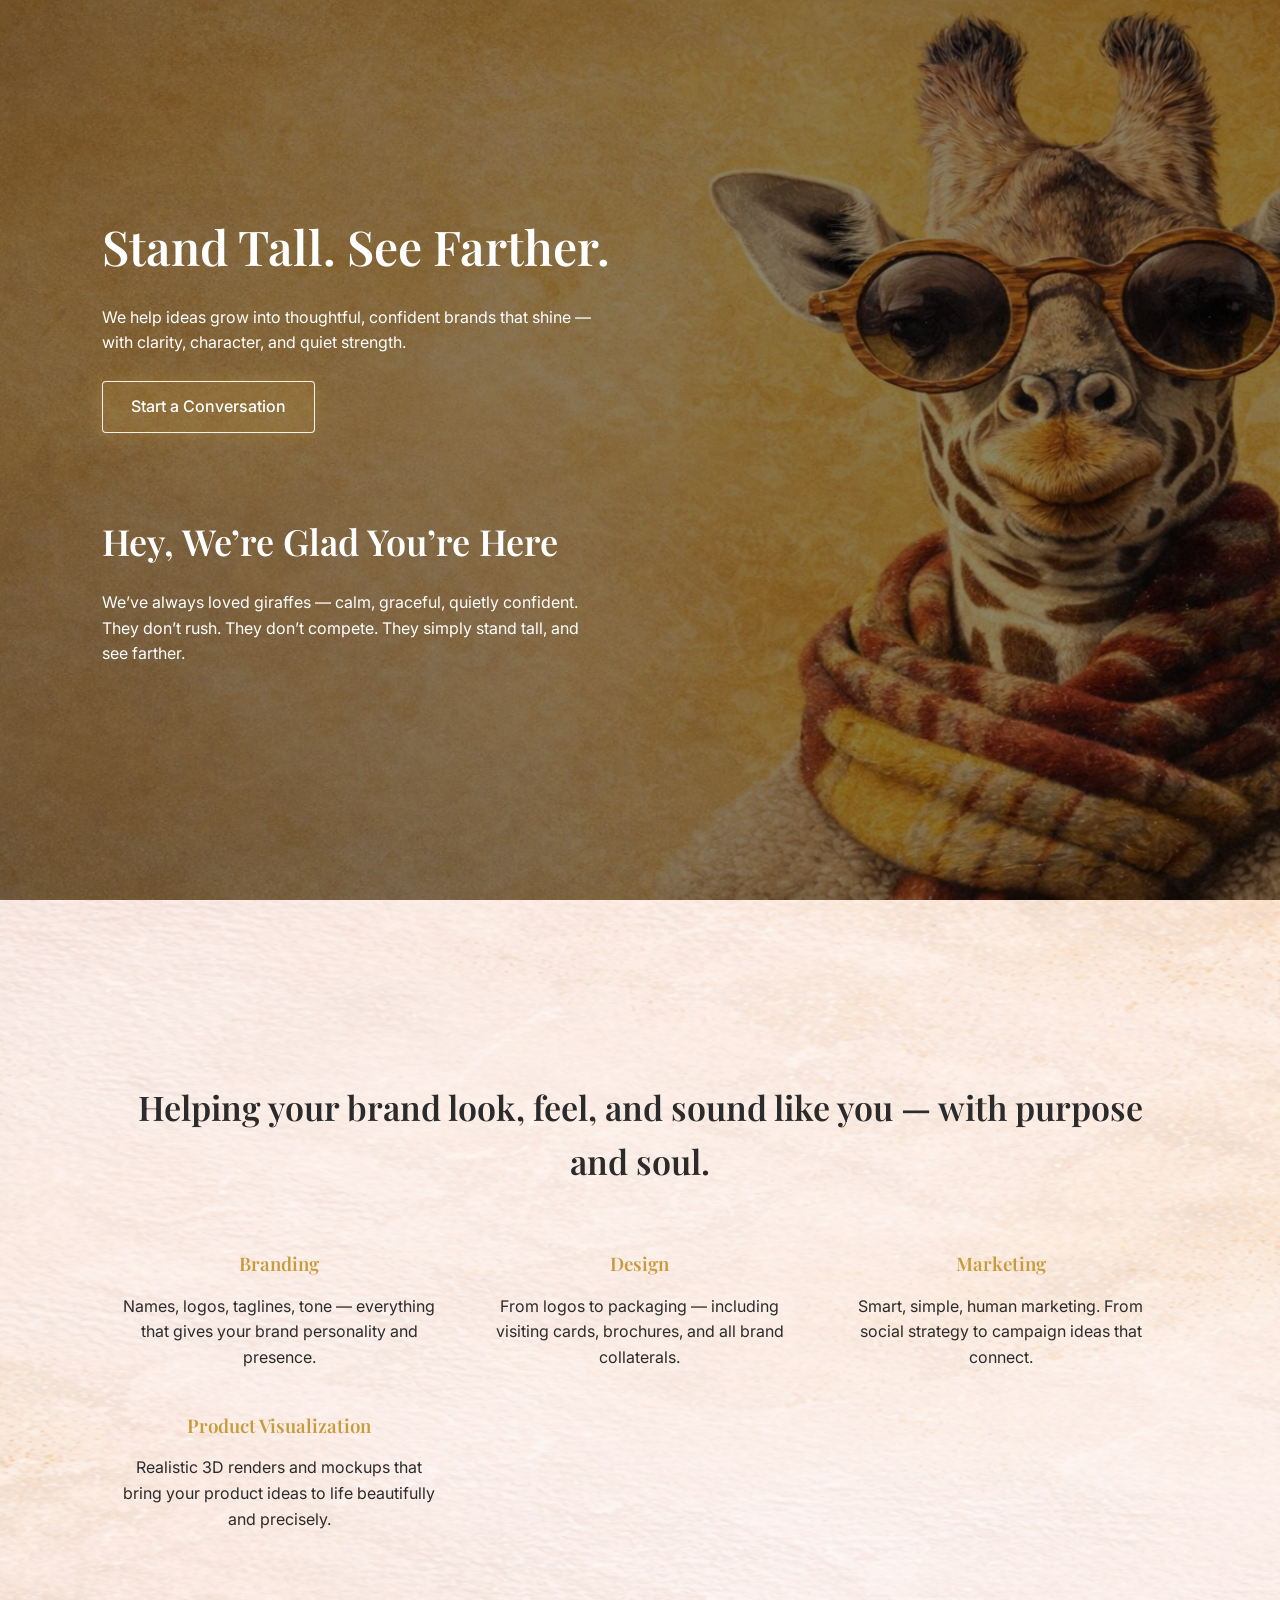
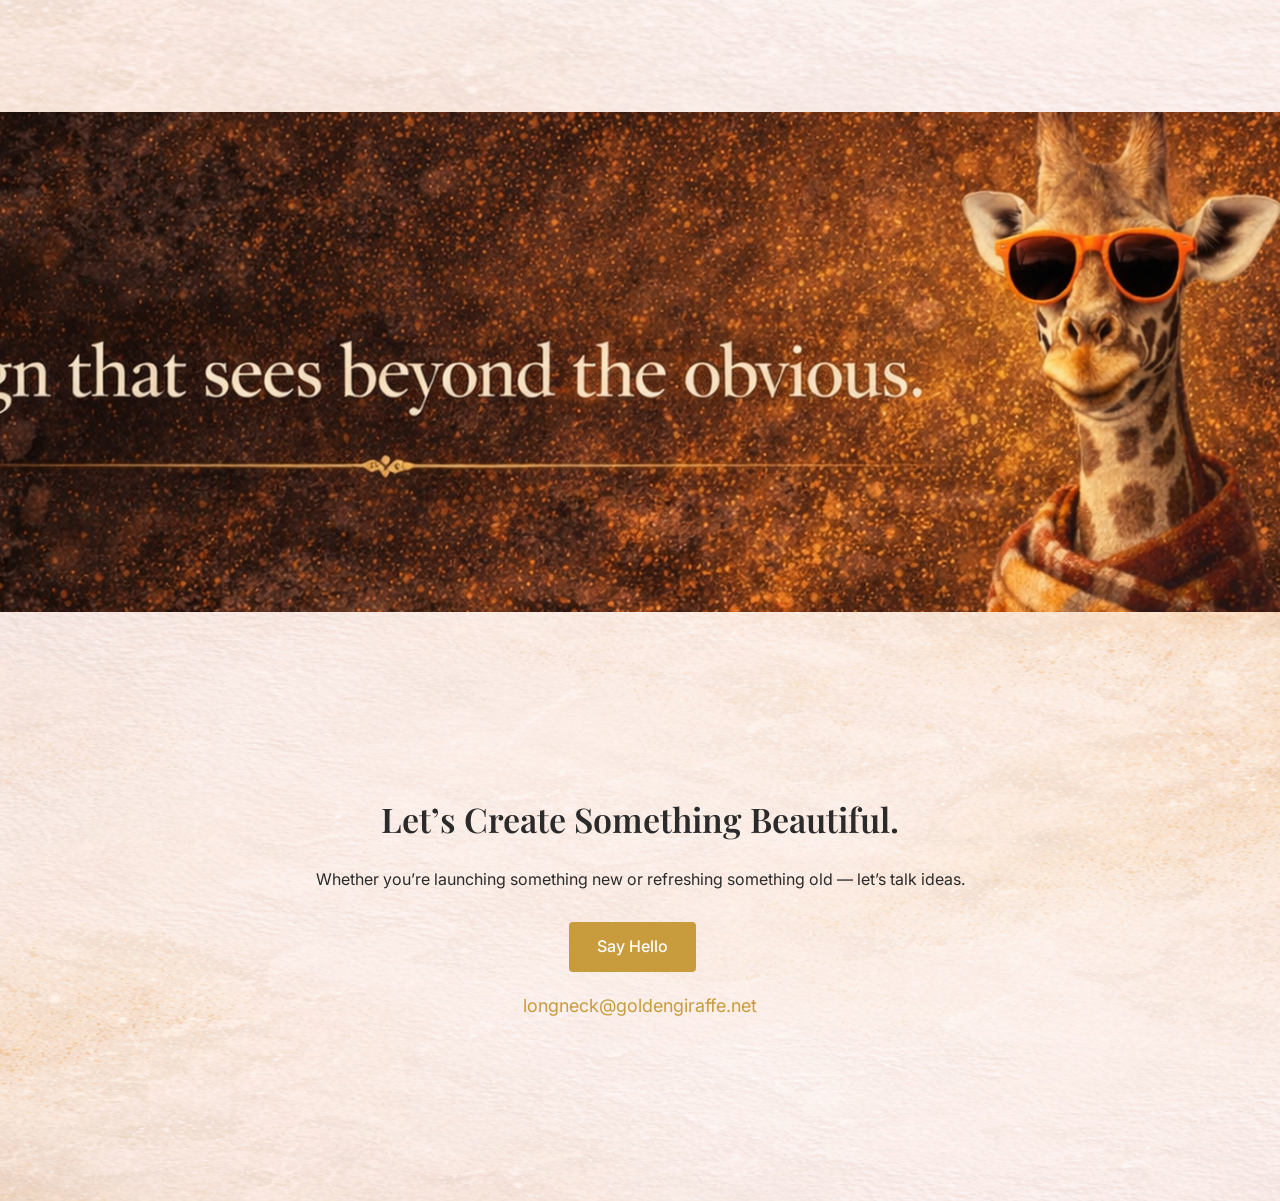
==== commit eebfdc2f: "Button Changed" ====
--- a/index.html
+++ b/index.html
@@ -26,8 +26,7 @@
                 We help ideas grow into thoughtful, confident brands that shine — 
                 with clarity, character, and quiet strength.
             </p>
-            <a href="#" class="btn btn-primary">Explore Our Work</a>
-            <a href="#" class="btn btn-outline">Start a Conversation</a>
+            <a href="https://wa.me/918870788703" class="btn btn-outline btn-whatsapp">Start a Conversation</a>
         </div>
 
         <!-- ABOUT TEXT -->
@@ -88,4 +87,4 @@
 </section>
 
 </body>
-</html>+</html>
--- a/css/style.css
+++ b/css/style.css
@@ -61,6 +61,20 @@
     color:#fff;
 }
 
+.btn-whatsapp{
+    border-color: rgba(255, 255, 255, 0.9);
+    color:#fff;
+    background: rgba(200, 155, 60, 0.18);
+    box-shadow: 0 0 18px rgba(200, 155, 60, 0.35);
+}
+
+.btn-whatsapp:hover{
+    background: var(--gold);
+    border-color: var(--gold);
+    color:#fff;
+    box-shadow: 0 0 24px rgba(200, 155, 60, 0.55);
+}
+
 /* HERO */
 .hero{
     display:flex;
@@ -307,4 +321,4 @@
         font-size: 16px;
     }
 
-}+}
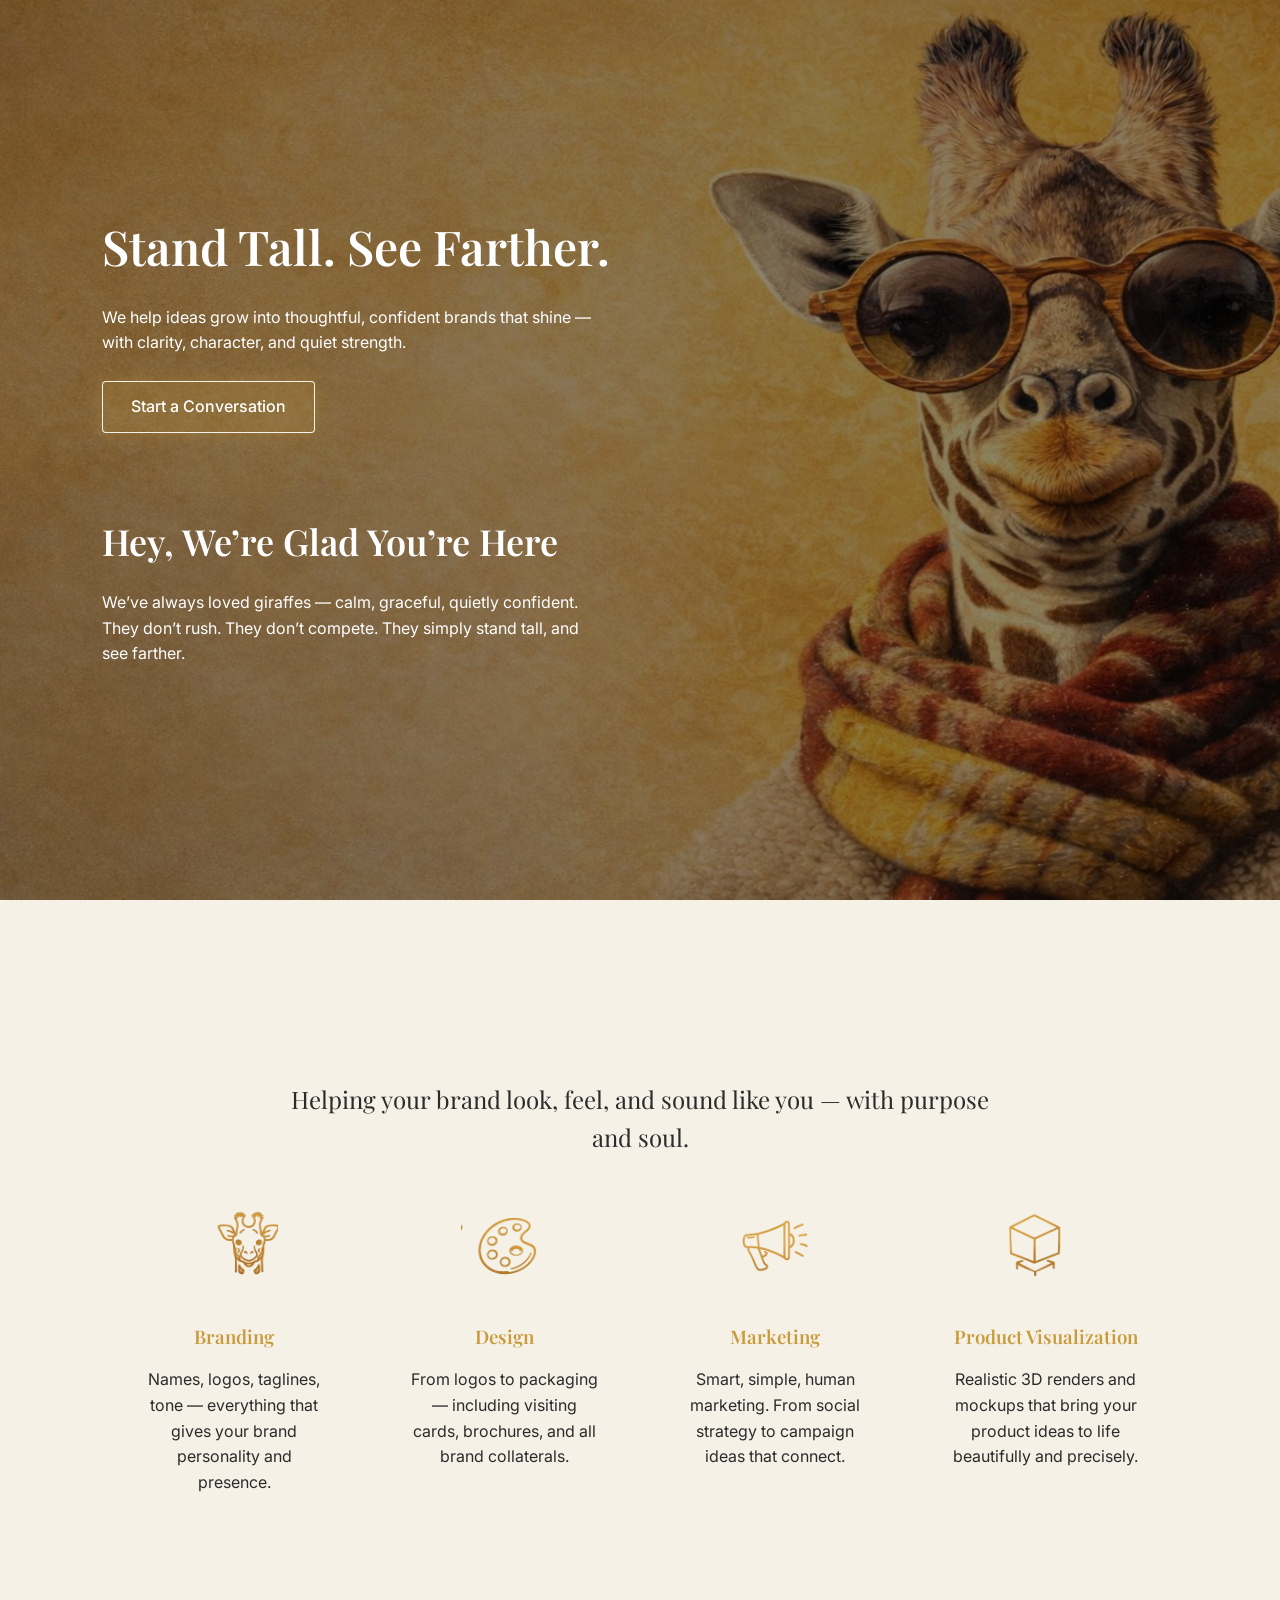
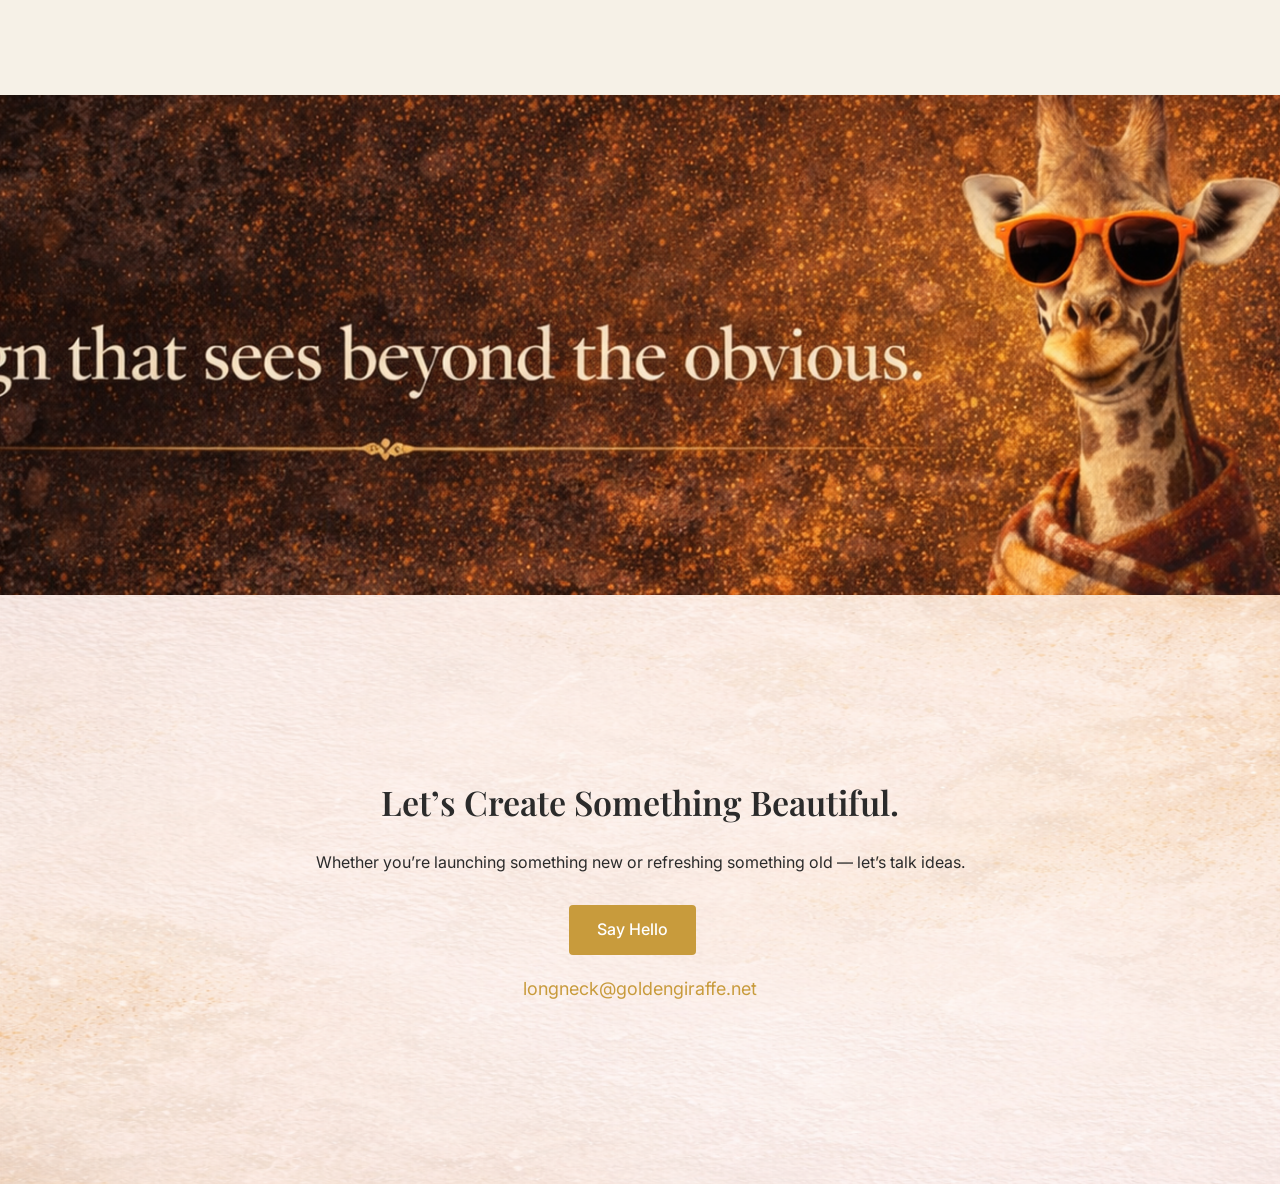
==== commit aba32a03: "icon upadte" ====
--- a/index.html
+++ b/index.html
@@ -1,90 +1,126 @@
 <!DOCTYPE html>
 <html lang="en">
+
 <head>
-<meta charset="UTF-8">
-<meta name="viewport" content="width=device-width, initial-scale=1.0">
-<title>Golden Giraffe</title>
+    <meta charset="UTF-8">
+    <meta name="viewport" content="width=device-width, initial-scale=1.0">
+    <title>Golden Giraffe</title>
 
-<!-- Google Fonts -->
-<link href="https://fonts.googleapis.com/css2?family=Playfair+Display:wght@400;600&family=Inter:wght@300;400;500&display=swap" rel="stylesheet">
-<!-- Your CSS File -->
-<link href="css/style.css" rel="stylesheet">
+    <!-- Google Fonts -->
+    <link
+        href="https://fonts.googleapis.com/css2?family=Playfair+Display:wght@400;600&family=Inter:wght@300;400;500&display=swap"
+        rel="stylesheet">
+    <!-- Your CSS File -->
+    <link href="css/style.css" rel="stylesheet">
 </head>
+
 <body>
 
-<!-- HERO -->
+    <!-- HERO -->
 
-<!-- HERO + ABOUT WRAPPER -->
-<section class="split-section" 
-style="background: url('images/banner1.png') no-repeat center center; background-size: cover;">
-    <div class="split-text">
+    <!-- HERO + ABOUT WRAPPER -->
+    <section class="split-section"
+        style="background: url('images/banner1.png') no-repeat center center; background-size: cover;">
+        <div class="split-text">
 
-        <!-- HERO TEXT -->
-        <div class="hero-content">
-            <h1>Stand Tall. See Farther.</h1>
-            <p>
-                We help ideas grow into thoughtful, confident brands that shine — 
-                with clarity, character, and quiet strength.
-            </p>
-            <a href="https://wa.me/918870788703" class="btn btn-outline btn-whatsapp">Start a Conversation</a>
+            <!-- HERO TEXT -->
+            <div class="hero-content">
+                <h1>Stand Tall. See Farther.</h1>
+                <p>
+                    We help ideas grow into thoughtful, confident brands that shine —
+                    with clarity, character, and quiet strength.
+                </p>
+                <a href="https://wa.me/918870788703" class="btn btn-outline btn-whatsapp">Start a Conversation</a>
+            </div>
+
+            <!-- ABOUT TEXT -->
+            <div class="about-content">
+                <h2>Hey, We’re Glad You’re Here</h2>
+                <p>
+                    We’ve always loved giraffes — calm, graceful, quietly confident.
+                    They don’t rush. They don’t compete.
+                    They simply stand tall, and see farther.
+                </p>
+            </div>
+
         </div>
+    </section>
 
-        <!-- ABOUT TEXT -->
-        <div class="about-content">
-            <h2>Hey, We’re Glad You’re Here</h2>
-            <p>
-                We’ve always loved giraffes — calm, graceful, quietly confident. 
-                They don’t rush. They don’t compete.  
-                They simply stand tall, and see farther.
-            </p>
-        </div>
+    <!-- SERVICES -->
+    <section class="banner">
+        <section class="services">
+            <div class="container">
+                <h2>
+                    Helping your brand look, feel, and sound like you — with purpose and soul.
+                </h2>
 
-    </div>
-</section>
+                <div class="service-grid">
 
-<!-- SERVICES -->
-<section class="banner" 
-style="background: url('images/banner2.png') no-repeat center center; background-size: cover;">
-<section class="services">
-    <div class="container">
-        <h2>Helping your brand look, feel, and sound like you — with purpose and soul.</h2>
-        <div class="service-grid">
-            <div class="service-item">
-                <h3>Branding</h3>
-                <p>Names, logos, taglines, tone — everything that gives your brand personality and presence.</p>
+                    <div class="service-item">
+                        <div class="icon">
+                            <div class="icon-crop">
+                                <img src="images/branding.png" alt="Branding">
+                            </div>
+                        </div>
+                        <h3>Branding</h3>
+                        <p>Names, logos, taglines, tone — everything that gives your brand personality and presence.</p>
+                    </div>
+
+                    <div class="service-item">
+                        <div class="icon">
+                            <div class="icon-crop">
+                                <img src="images/design.png" alt="Design">
+                            </div>
+
+                        </div>
+                        <h3>Design</h3>
+                        <p>From logos to packaging — including visiting cards, brochures, and all brand collaterals.</p>
+                    </div>
+
+                    <div class="service-item">
+                        <div class="icon">
+                            <div class="icon-crop">
+                                <img src="images/marketting.png" alt="Marketing">
+                            </div>
+
+                        </div>
+                        <h3>Marketing</h3>
+                        <p>Smart, simple, human marketing. From social strategy to campaign ideas that connect.</p>
+                    </div>
+
+                    <div class="service-item">
+                        <div class="icon">
+                            <div class="icon-crop">
+                                <img src="images/product_visualization.png" alt="Product Visualization">
+                            </div>
+
+                        </div>
+                        <h3>Product Visualization</h3>
+                        <p>Realistic 3D renders and mockups that bring your product ideas to life beautifully and
+                            precisely.</p>
+                    </div>
+
+                </div>
             </div>
-            <div class="service-item">
-                <h3>Design</h3>
-                <p>From logos to packaging — including visiting cards, brochures, and all brand collaterals.</p>
-            </div>
-            <div class="service-item">
-                <h3>Marketing</h3>
-                <p>Smart, simple, human marketing. From social strategy to campaign ideas that connect.</p>
-            </div>
-            <div class="service-item">
-                <h3>Product Visualization</h3>
-                <p>Realistic 3D renders and mockups that bring your product ideas to life beautifully and precisely.</p>
-            </div>
-        </div>
-    </div>
-</section>
-</section>
+        </section>
+    </section>
 
-<!-- BANNER -->
-<section class="banner" 
-style="background: url('images/banner3.png') no-repeat center center; background-size: cover; height: 500px;" >
-</section>
+    <!-- BANNER -->
+    <section class="banner"
+        style="background: url('images/banner3.png') no-repeat center center; background-size: cover; height: 500px;">
+    </section>
 
-<!-- CTA -->
-<section class="banner" 
-style="background: url('images/banner2.png') no-repeat center center; background-size: cover;">
-<section class="cta">
-    <h2>Let’s Create Something Beautiful.</h2>
-    <p>Whether you’re launching something new or refreshing something old — let’s talk ideas.</p>
-    <a href="mailto:longneck@goldengiraffe.net" class="btn btn-primary">Say Hello</a>
-    <div class="email">longneck@goldengiraffe.net</div>
-</section>
-</section>
+    <!-- CTA -->
+    <section class="banner"
+        style="background: url('images/banner2.png') no-repeat center center; background-size: cover;">
+        <section class="cta">
+            <h2>Let’s Create Something Beautiful.</h2>
+            <p>Whether you’re launching something new or refreshing something old — let’s talk ideas.</p>
+            <a href="mailto:longneck@goldengiraffe.net" class="btn btn-primary">Say Hello</a>
+            <div class="email">longneck@goldengiraffe.net</div>
+        </section>
+    </section>
 
 </body>
-</html>
+
+</html>
--- a/css/style.css
+++ b/css/style.css
@@ -124,15 +124,23 @@
    text-align:center;
 }
 
-.services h2{
-    margin-bottom:60px;
-    font-size:34px;
-}
-
-.service-grid{
-    display:grid;
-    grid-template-columns:repeat(auto-fit,minmax(250px,1fr));
-    gap:40px;
+.services h2 {
+  text-align: center;
+  max-width: 700px;
+  margin: 0 auto 50px;
+  font-weight: 400;
+}
+
+.service-grid {
+  display: grid;
+  grid-template-columns: repeat(auto-fit, minmax(220px, 1fr));
+  gap: 40px;
+}
+
+.service-item {
+  text-align: center;
+  padding: 20px;
+  transition: all 0.3s ease;
 }
 
 .service-item h3{
@@ -229,6 +237,44 @@
 }
 
 
+.icon svg {
+  width: 48px;
+  height: 48px;
+  transition: all 0.3s ease;
+}
+
+/* Hover effects */
+.icon img {
+  width: 48px;
+  height: 48px;
+  object-fit: contain;
+  transition: all 0.3s ease;
+}
+
+/* Hover effects */
+.service-item:hover {
+  transform: translateY(-5px);
+}
+
+.service-item:hover img {
+  transform: translateY(-3px) scale(1.05);
+  opacity: 0.9;
+}
+
+.icon-crop {
+  width: 48px;
+  height: 48px;
+  /* overflow: hidden; */
+  display: inline-block;
+}
+
+.icon-crop img {
+  width: calc(100% + 40px);  /* 20px left + 20px right */
+  height: calc(100% + 40px); /* 20px top + 20px bottom */
+  object-fit: cover;
+  transform: translate(-20px, -20px);
+}   
+
 /* =========================
    MOBILE RESPONSIVE
 ========================= */
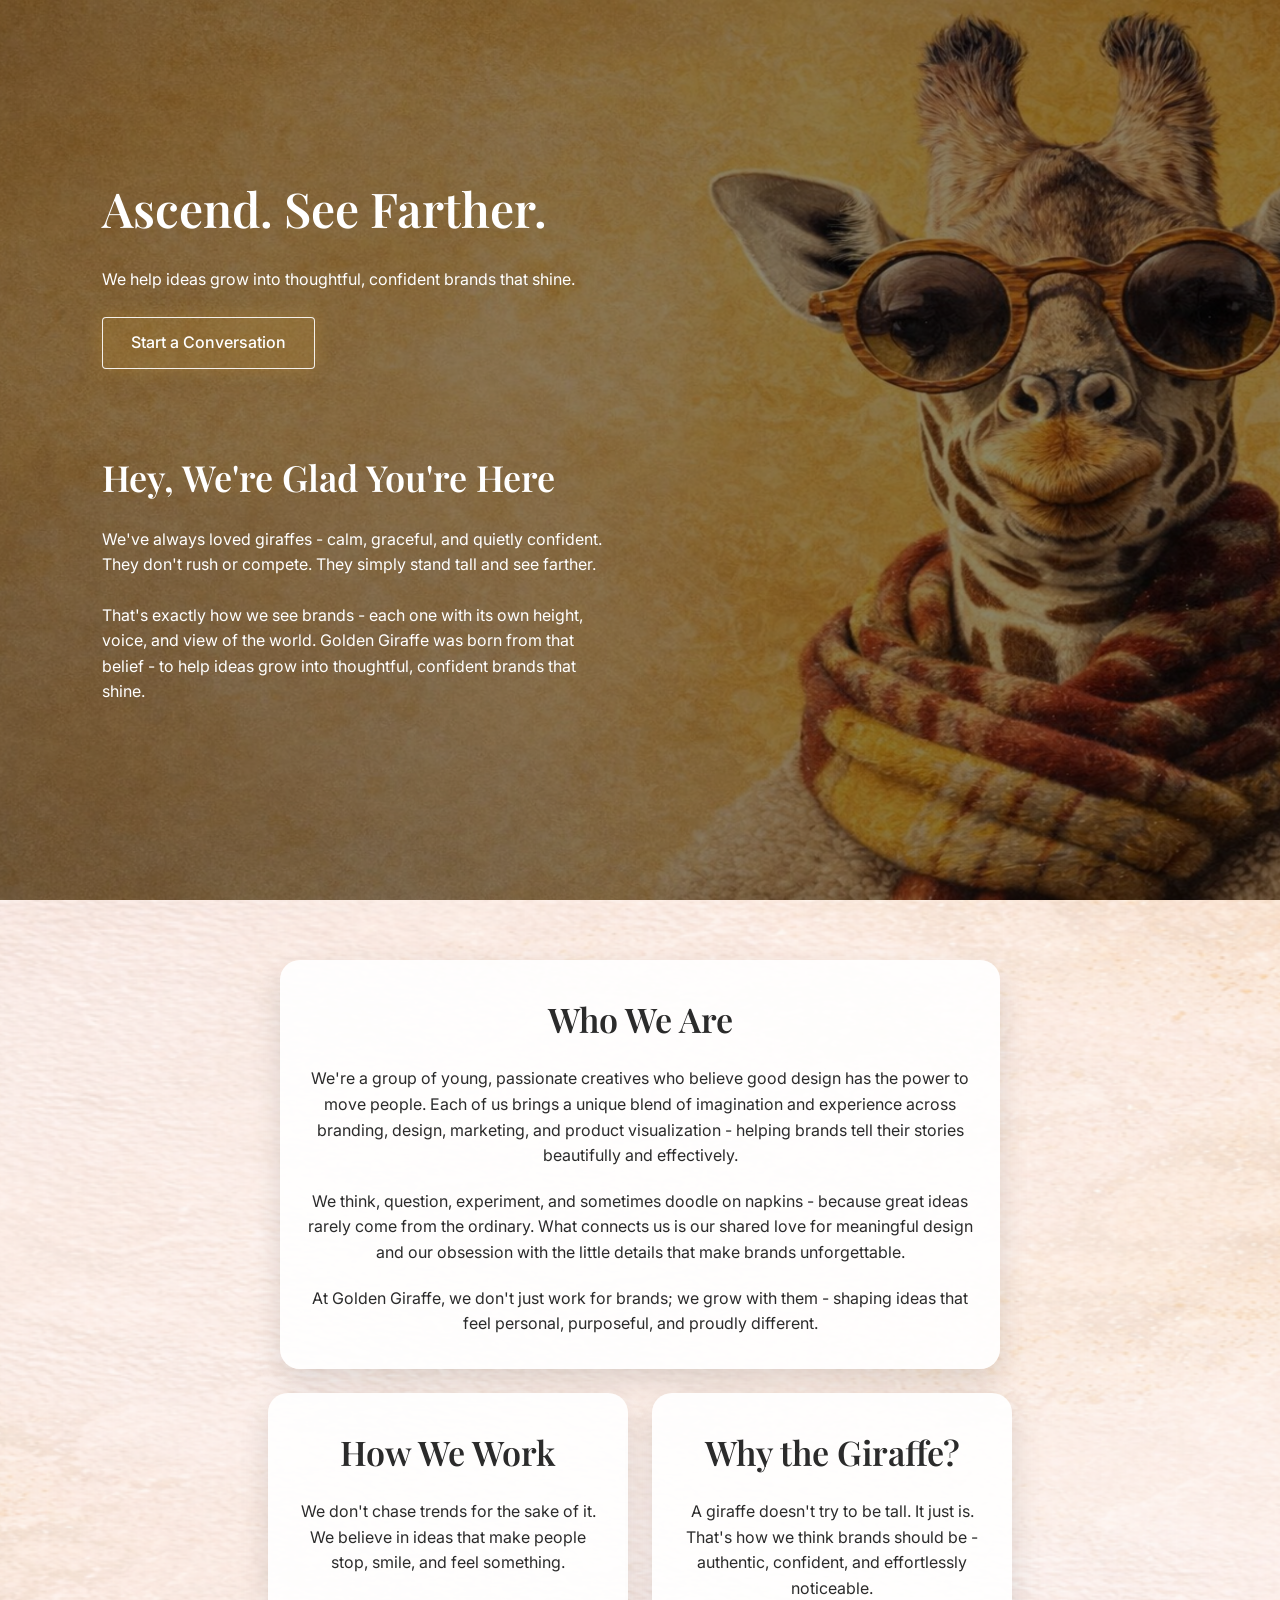
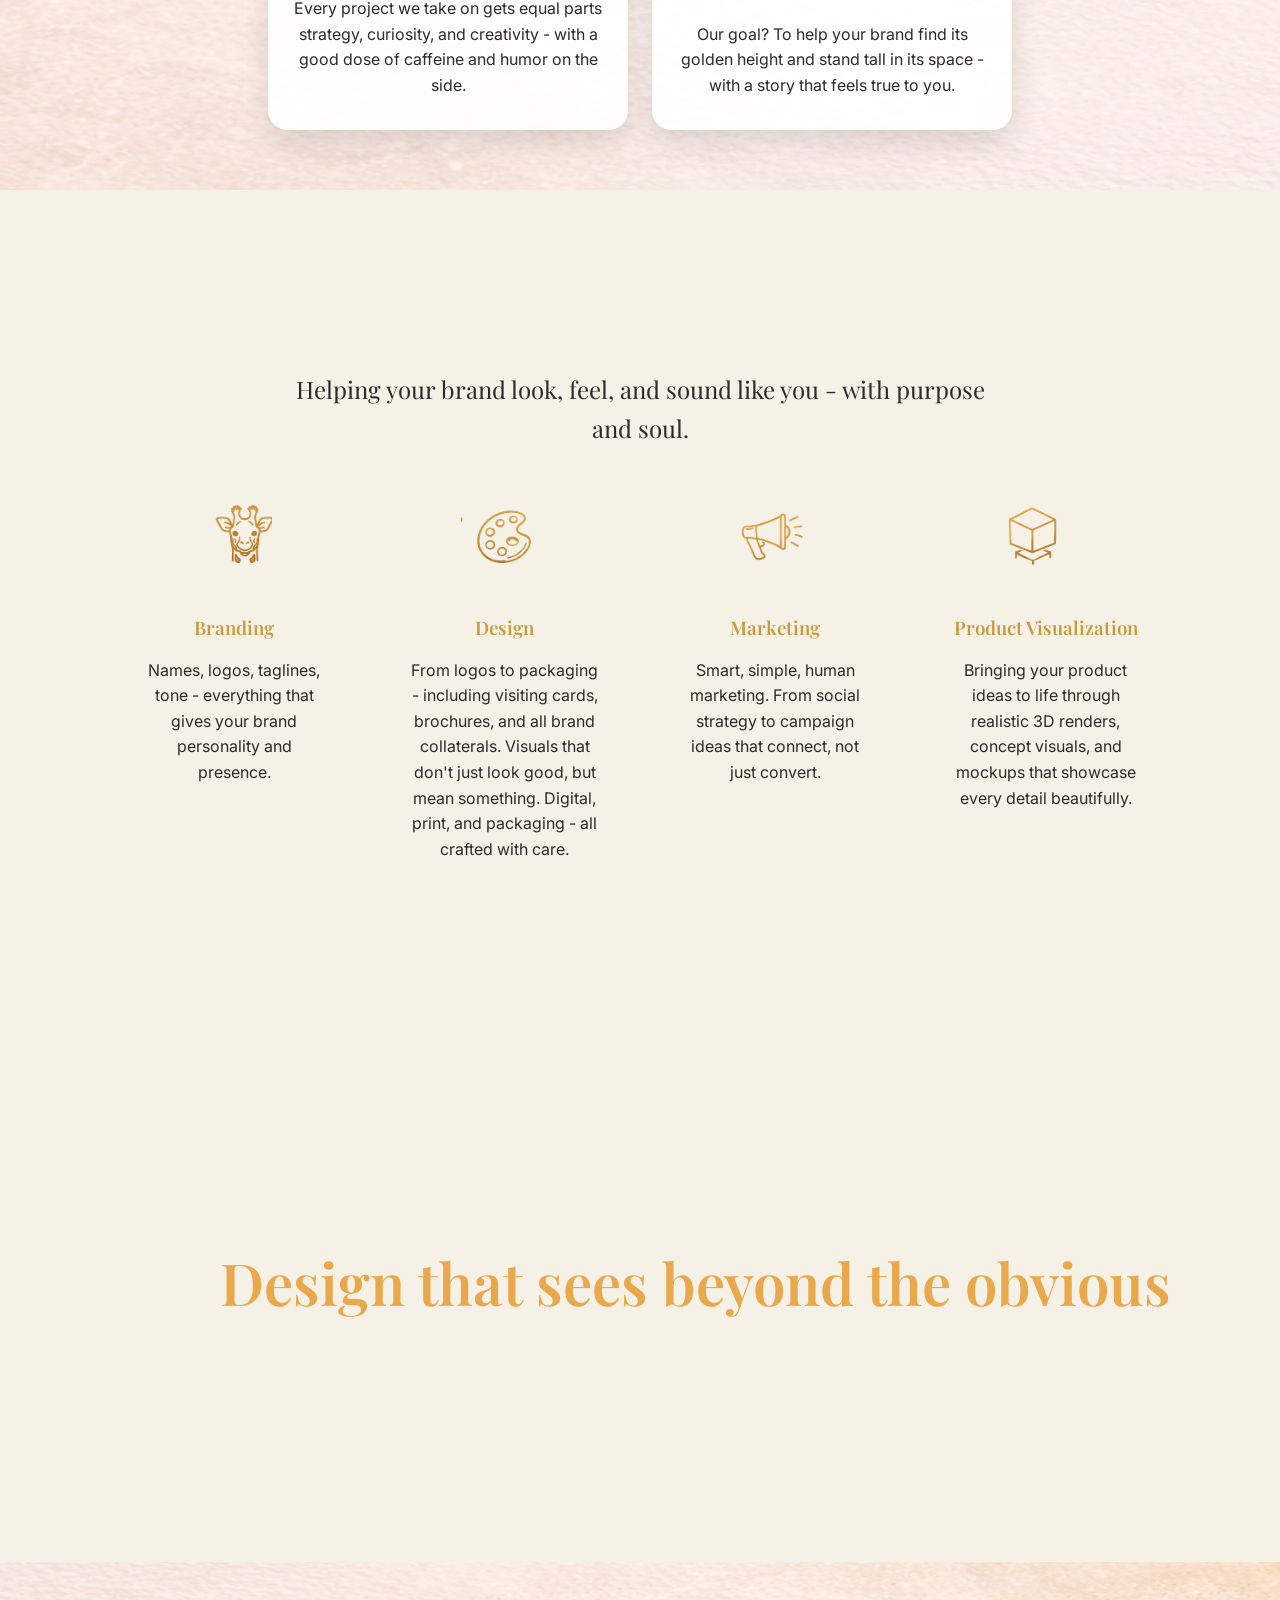
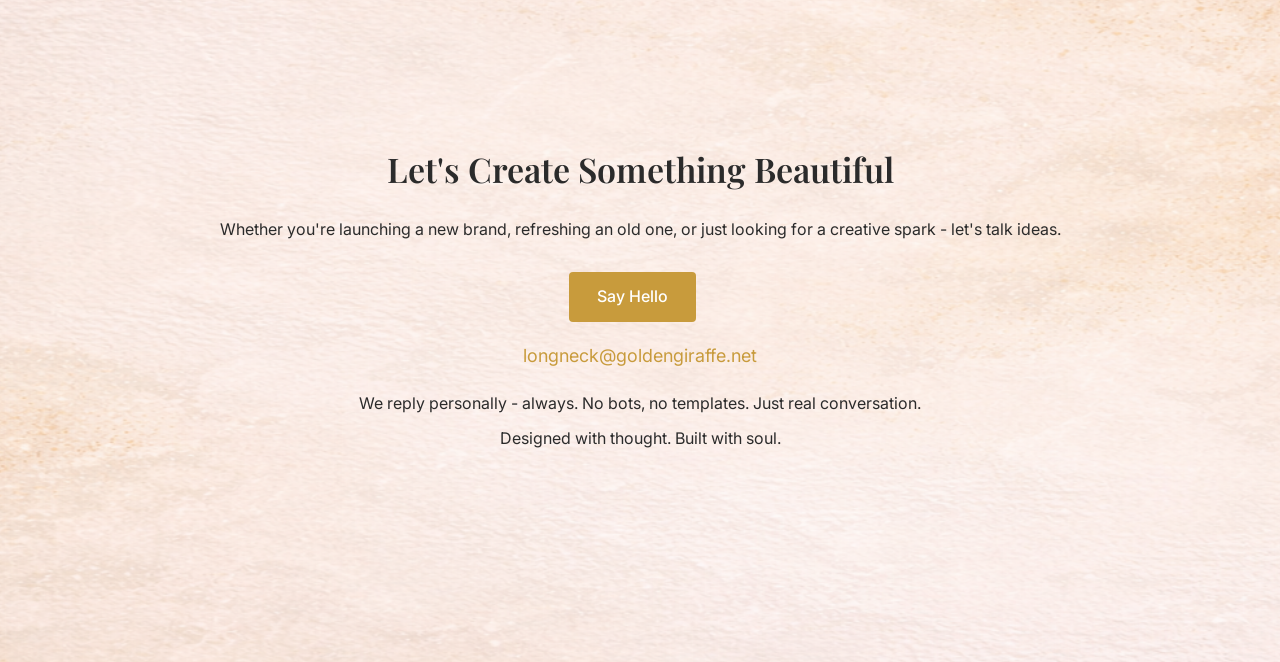
==== commit f741ed29: "Add what we are" ====
--- a/index.html
+++ b/index.html
@@ -6,52 +6,193 @@
     <meta name="viewport" content="width=device-width, initial-scale=1.0">
     <title>Golden Giraffe</title>
 
-    <!-- Google Fonts -->
     <link
         href="https://fonts.googleapis.com/css2?family=Playfair+Display:wght@400;600&family=Inter:wght@300;400;500&display=swap"
         rel="stylesheet">
-    <!-- Your CSS File -->
     <link href="css/style.css" rel="stylesheet">
+    <style>
+        .info-cards-row {
+            display: flex;
+            gap: 24px;
+            justify-content: center;
+            align-items: stretch;
+            flex-wrap: wrap;
+        }
+
+        .info-cards-row + .info-cards-row {
+            margin-top: 24px;
+        }
+
+        .info-card {
+            background: rgba(255, 255, 255, 0.92);
+            border-radius: 20px;
+            padding: 32px 24px;
+            text-align: center;
+            box-shadow: 0 12px 30px rgba(0, 0, 0, 0.12);
+        }
+
+        .info-card-wide {
+            width: 100%;
+            max-width: 720px;
+            margin: 0 auto;
+        }
+
+        .info-card-half {
+            flex: 1 1 320px;
+            max-width: 360px;
+        }
+
+        .quote-banner {
+            min-height: 200px;
+            display: flex;
+            align-items: center;
+            justify-content: flex-start;
+            text-align: left;
+            padding: 0px;
+        }
+
+        .quote-banner-title {
+            color: #e9a84c;
+            font-size: 58px;
+            max-width: none;
+            line-height: 1.15;
+            white-space: nowrap;
+            margin: 0;
+        }
+
+        .quote-banner-inner {
+            width: 100%;
+            max-width: 1200px;
+            margin: 0 200px;
+            /* padding-left: 120px; */
+        }
+
+        @media (max-width: 768px) {
+            .info-cards-row {
+                gap: 18px;
+            }
+
+            .info-card {
+                width: 100%;
+                max-width: 100%;
+                padding: 24px 18px;
+            }
+
+            .info-card h2 {
+                font-size: 28px !important;
+            }
+
+            .quote-banner {
+                min-height: 320px;
+                padding: 16px;
+                justify-content: center;
+                text-align: center;
+            }
+
+            .quote-banner-title {
+                font-size: 34px;
+                max-width: 100%;
+                white-space: normal;
+            }
+
+            .quote-banner-inner {
+                padding-left: 0;
+            }
+        }
+
+        @media (max-width: 480px) {
+            .quote-banner-title {
+                font-size: 28px;
+            }
+        }
+    </style>
 </head>
 
 <body>
 
-    <!-- HERO -->
-
-    <!-- HERO + ABOUT WRAPPER -->
     <section class="split-section"
         style="background: url('images/banner1.png') no-repeat center center; background-size: cover;">
         <div class="split-text">
-
-            <!-- HERO TEXT -->
             <div class="hero-content">
-                <h1>Stand Tall. See Farther.</h1>
+                <h1>Ascend. See Farther.</h1>
                 <p>
-                    We help ideas grow into thoughtful, confident brands that shine —
-                    with clarity, character, and quiet strength.
+                    We help ideas grow into thoughtful, confident brands that shine.
                 </p>
                 <a href="https://wa.me/918870788703" class="btn btn-outline btn-whatsapp">Start a Conversation</a>
             </div>
 
-            <!-- ABOUT TEXT -->
             <div class="about-content">
-                <h2>Hey, We’re Glad You’re Here</h2>
+                <h2>Hey, We're Glad You're Here</h2>
                 <p>
-                    We’ve always loved giraffes — calm, graceful, quietly confident.
-                    They don’t rush. They don’t compete.
-                    They simply stand tall, and see farther.
+                    We've always loved giraffes - calm, graceful, and quietly confident. They don't rush or compete.
+                    They simply stand tall and see farther.
                 </p>
-            </div>
-
+                <p>
+                    That's exactly how we see brands - each one with its own height, voice, and view of the world.
+                    Golden Giraffe was born from that belief - to help ideas grow into thoughtful, confident brands
+                    that shine.
+                </p>
+            </div>
         </div>
     </section>
 
-    <!-- SERVICES -->
+    <section class="about"
+        style="background: url('images/banner2.png') no-repeat center center; background-size: cover;">
+        <div class="container" style="max-width: 1200px;">
+            <div class="info-cards-row">
+                <div class="info-card info-card-wide">
+                    <h2 style="font-size: 34px; margin-bottom: 20px;">Who We Are</h2>
+                    <p style="margin-bottom: 20px;">
+                        We're a group of young, passionate creatives who believe good design has the power to move
+                        people. Each of us brings a unique blend of imagination and experience across branding,
+                        design, marketing, and product visualization - helping brands tell their stories beautifully
+                        and effectively.
+                    </p>
+                    <p style="margin-bottom: 20px;">
+                        We think, question, experiment, and sometimes doodle on napkins - because great ideas rarely
+                        come from the ordinary. What connects us is our shared love for meaningful design and our
+                        obsession with the little details that make brands unforgettable.
+                    </p>
+                    <p>
+                        At Golden Giraffe, we don't just work for brands; we grow with them - shaping ideas that feel
+                        personal, purposeful, and proudly different.
+                    </p>
+                </div>
+            </div>
+
+            <div class="info-cards-row">
+                <div class="info-card info-card-half">
+                    <h2 style="font-size: 34px; margin-bottom: 20px;">How We Work</h2>
+                    <p style="margin-bottom: 20px;">
+                        We don't chase trends for the sake of it. We believe in ideas that make people stop, smile,
+                        and feel something.
+                    </p>
+                    <p>
+                        Every project we take on gets equal parts strategy, curiosity, and creativity - with a good
+                        dose of caffeine and humor on the side.
+                    </p>
+                </div>
+
+                <div class="info-card info-card-half">
+                    <h2 style="font-size: 34px; margin-bottom: 20px;">Why the Giraffe?</h2>
+                    <p style="margin-bottom: 20px;">
+                        A giraffe doesn't try to be tall. It just is. That's how we think brands should be -
+                        authentic, confident, and effortlessly noticeable.
+                    </p>
+                    <p>
+                        Our goal? To help your brand find its golden height and stand tall in its space - with a
+                        story that feels true to you.
+                    </p>
+                </div>
+            </div>
+        </div>
+    </section>
+
     <section class="banner">
         <section class="services">
             <div class="container">
                 <h2>
-                    Helping your brand look, feel, and sound like you — with purpose and soul.
+                    Helping your brand look, feel, and sound like you - with purpose and soul.
                 </h2>
 
                 <div class="service-grid">
@@ -63,7 +204,7 @@
                             </div>
                         </div>
                         <h3>Branding</h3>
-                        <p>Names, logos, taglines, tone — everything that gives your brand personality and presence.</p>
+                        <p>Names, logos, taglines, tone - everything that gives your brand personality and presence.</p>
                     </div>
 
                     <div class="service-item">
@@ -74,7 +215,11 @@
 
                         </div>
                         <h3>Design</h3>
-                        <p>From logos to packaging — including visiting cards, brochures, and all brand collaterals.</p>
+                        <p>
+                            From logos to packaging - including visiting cards, brochures, and all brand collaterals.
+                            Visuals that don't just look good, but mean something. Digital, print, and packaging -
+                            all crafted with care.
+                        </p>
                     </div>
 
                     <div class="service-item">
@@ -85,7 +230,8 @@
 
                         </div>
                         <h3>Marketing</h3>
-                        <p>Smart, simple, human marketing. From social strategy to campaign ideas that connect.</p>
+                        <p>Smart, simple, human marketing. From social strategy to campaign ideas that connect, not
+                            just convert.</p>
                     </div>
 
                     <div class="service-item">
@@ -96,8 +242,10 @@
 
                         </div>
                         <h3>Product Visualization</h3>
-                        <p>Realistic 3D renders and mockups that bring your product ideas to life beautifully and
-                            precisely.</p>
+                        <p>
+                            Bringing your product ideas to life through realistic 3D renders, concept visuals, and
+                            mockups that showcase every detail beautifully.
+                        </p>
                     </div>
 
                 </div>
@@ -105,22 +253,30 @@
         </section>
     </section>
 
-    <!-- BANNER -->
     <section class="banner"
-        style="background: url('images/banner3.png') no-repeat center center; background-size: cover; height: 500px;">
-    </section>
-
-    <!-- CTA -->
+        style="background: url('images/banner3new.png') no-repeat center center; background-size: cover; height: 500px;">
+        <div class="quote-banner">
+            <div class="quote-banner-inner">
+                <h2 class="quote-banner-title">Design that sees beyond the obvious</h2>
+            </div>
+        </div>
+    </section>
+
     <section class="banner"
         style="background: url('images/banner2.png') no-repeat center center; background-size: cover;">
         <section class="cta">
-            <h2>Let’s Create Something Beautiful.</h2>
-            <p>Whether you’re launching something new or refreshing something old — let’s talk ideas.</p>
+            <h2>Let's Create Something Beautiful</h2>
+            <p>
+                Whether you're launching a new brand, refreshing an old one, or just looking for a creative spark -
+                let's talk ideas.
+            </p>
             <a href="mailto:longneck@goldengiraffe.net" class="btn btn-primary">Say Hello</a>
             <div class="email">longneck@goldengiraffe.net</div>
+            <p style="margin-top: 20px; margin-bottom: 10px;">We reply personally - always. No bots, no templates. Just real conversation.</p>
+            <p>Designed with thought. Built with soul.</p>
         </section>
     </section>
 
 </body>
 
-</html>+</html>
--- a/css/style.css
+++ b/css/style.css
@@ -269,12 +269,11 @@
 }
 
 .icon-crop img {
-  width: calc(100% + 40px);  /* 20px left + 20px right */
+  width: calc(100% + 34px);  /* 20px left + 20px right */
   height: calc(100% + 40px); /* 20px top + 20px bottom */
   object-fit: cover;
   transform: translate(-20px, -20px);
 }   
-
 /* =========================
    MOBILE RESPONSIVE
 ========================= */
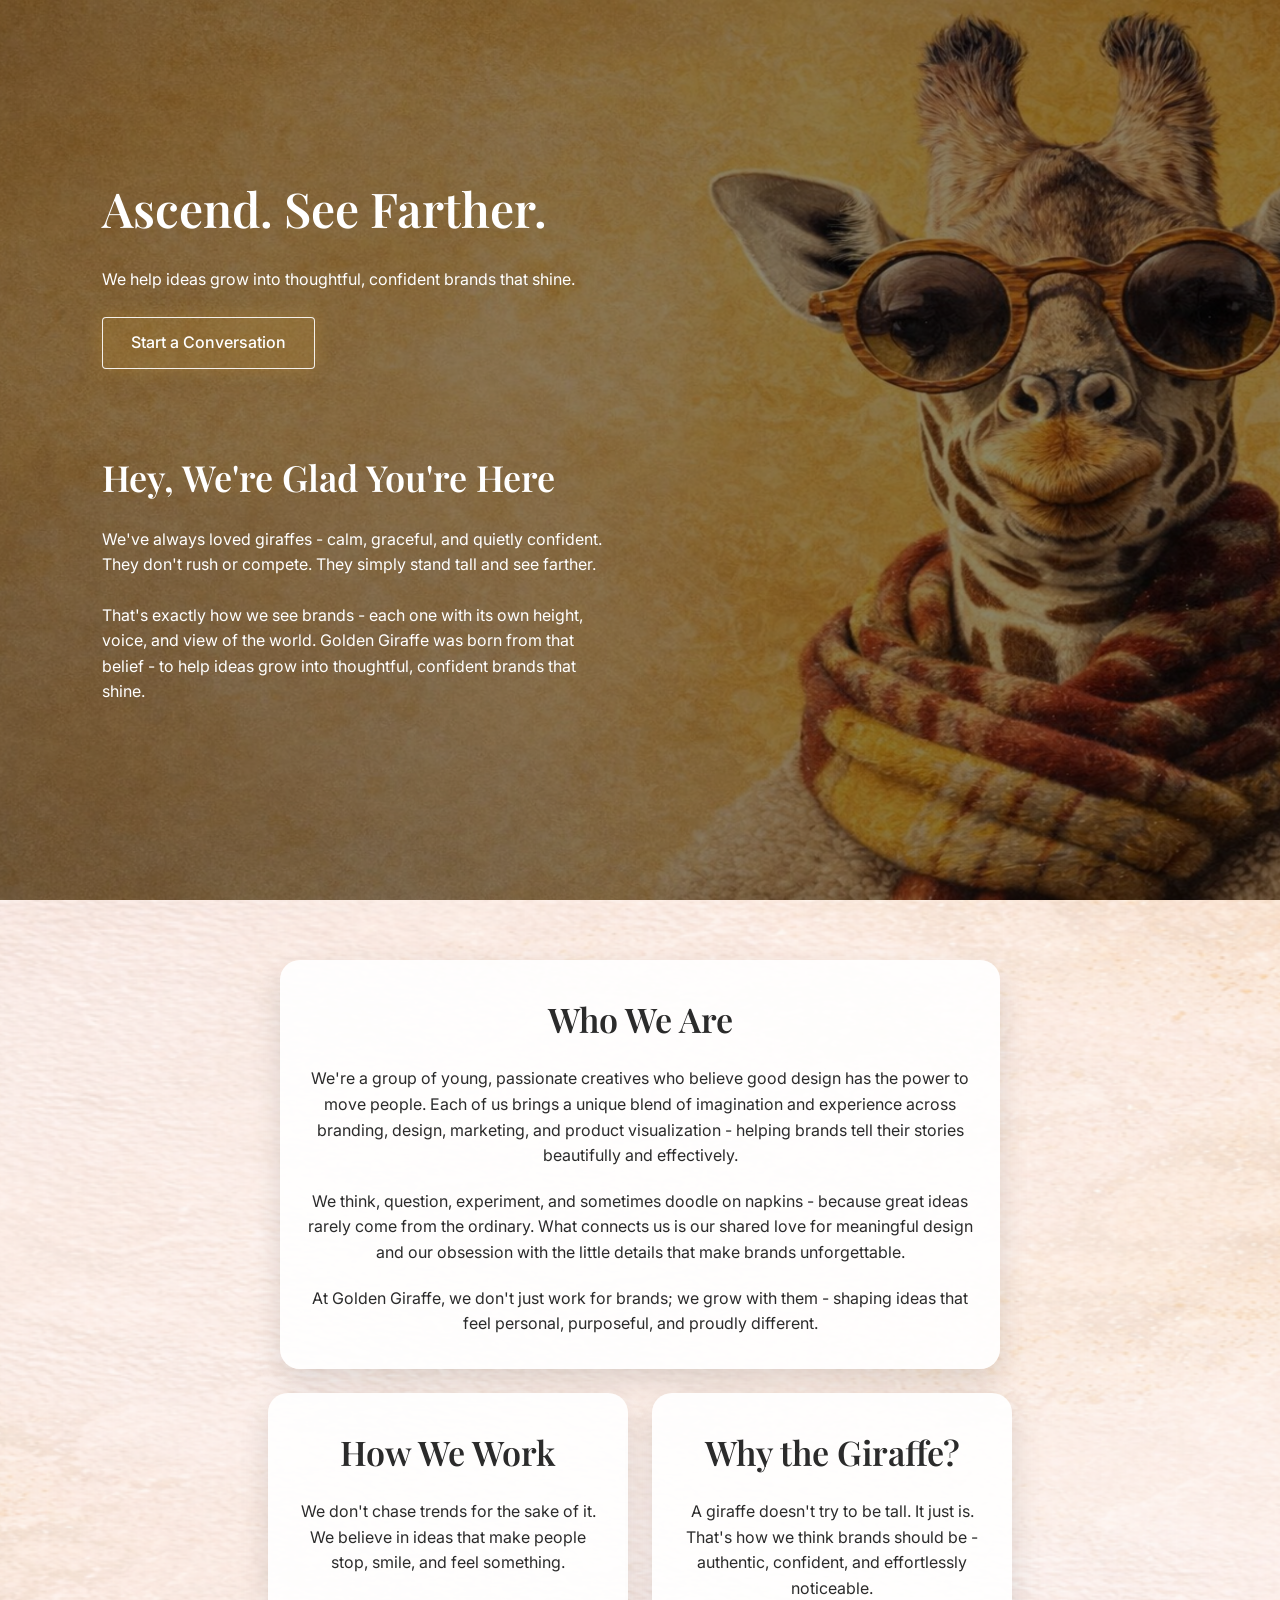
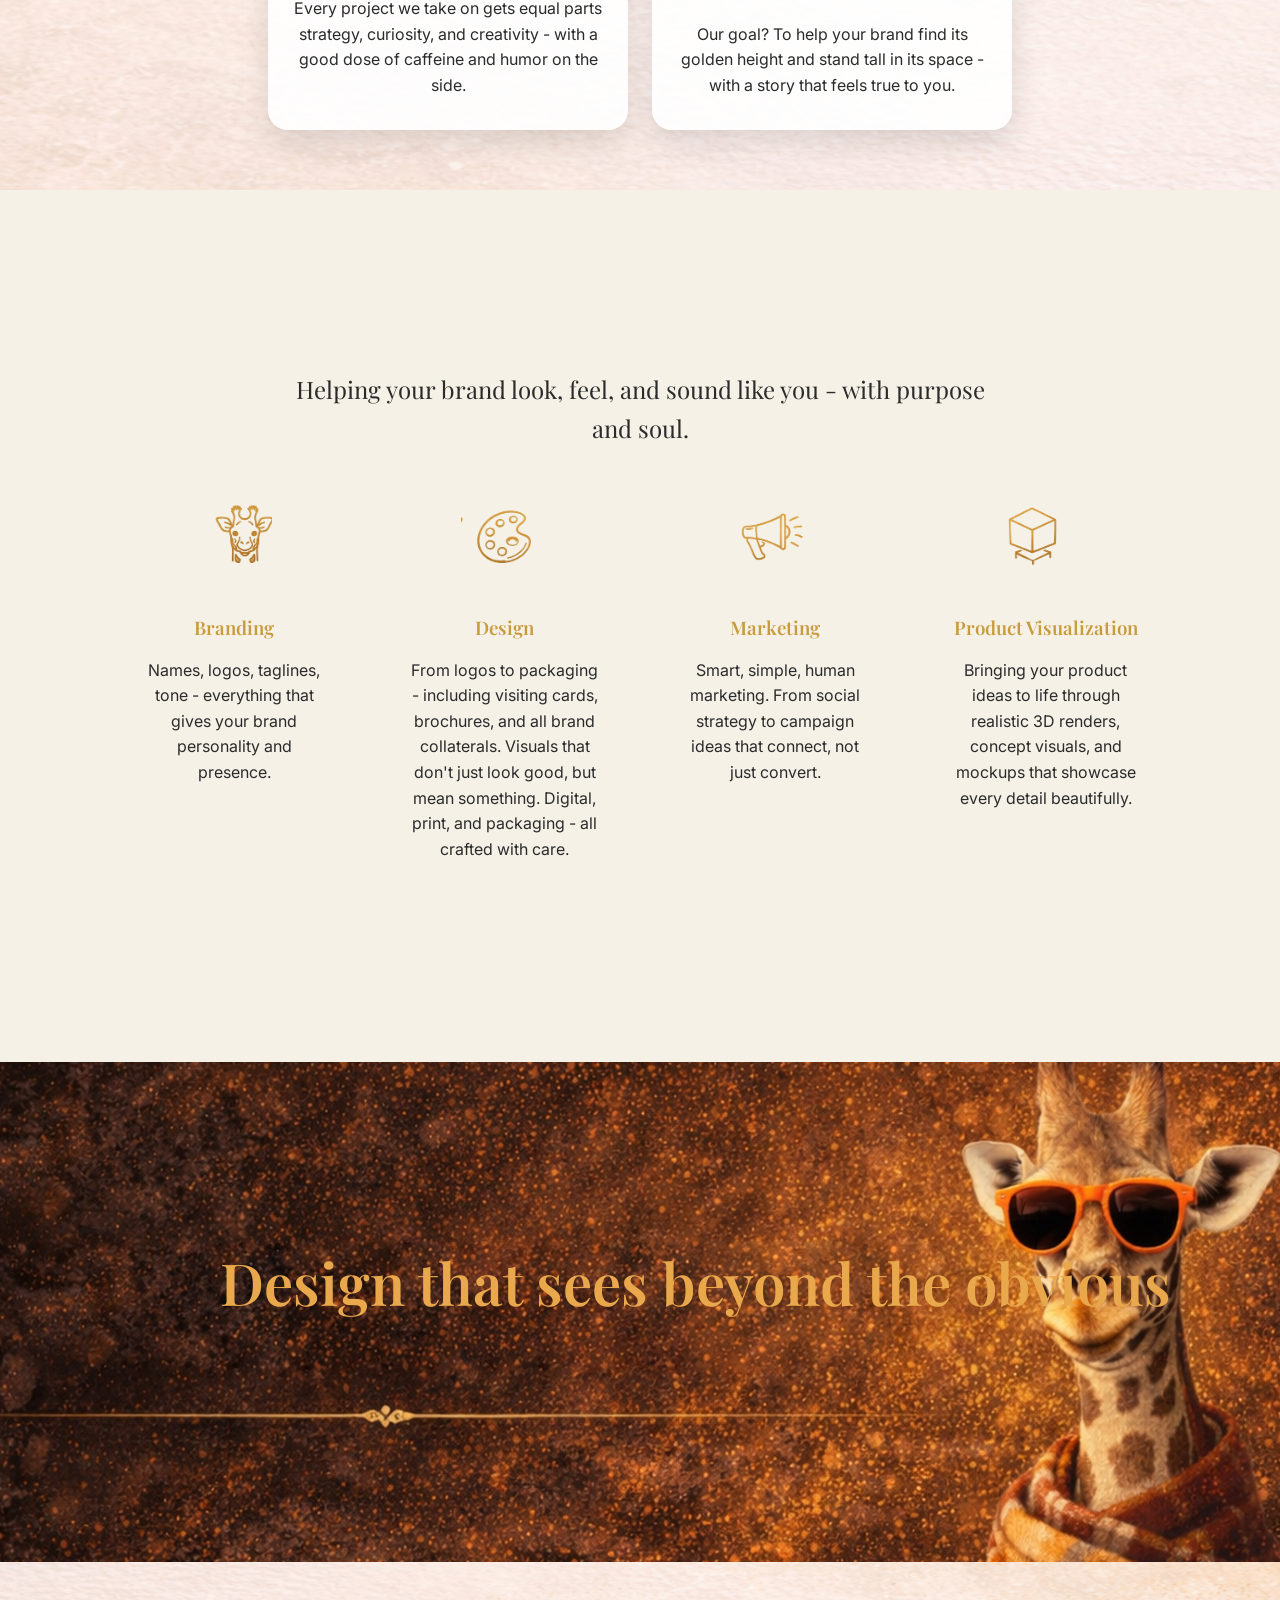
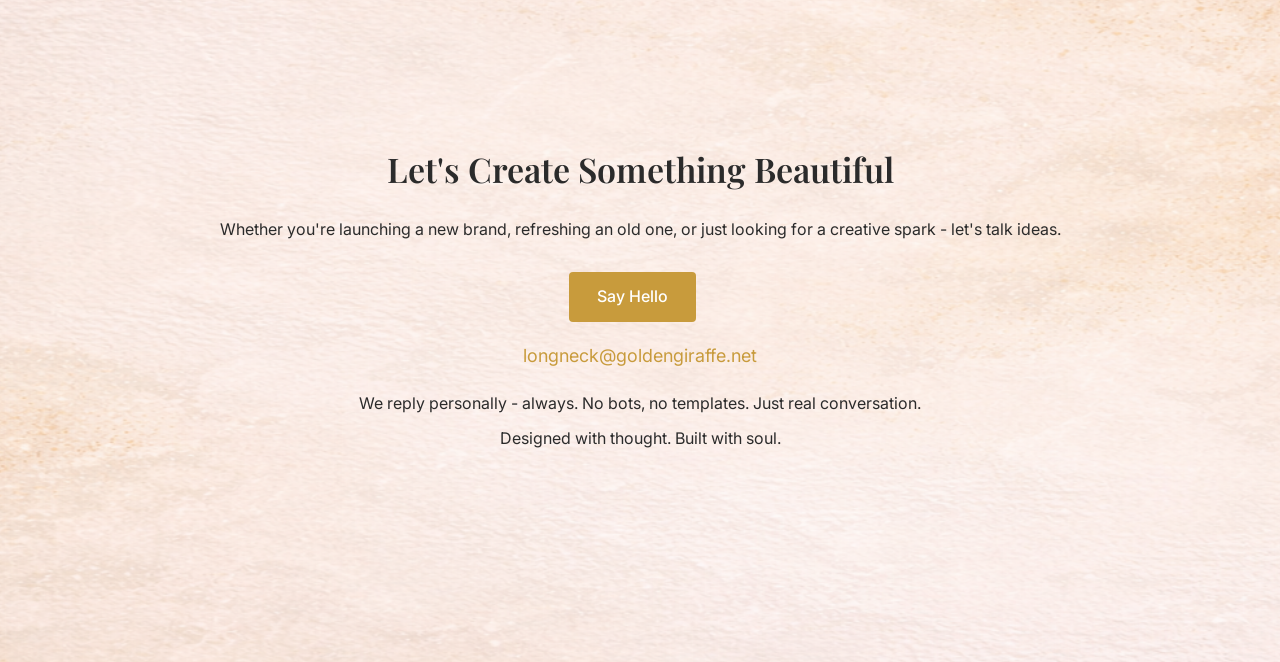
==== commit 748f7394: "Add what we are" ====
--- a/index.html
+++ b/index.html
@@ -254,7 +254,7 @@
     </section>
 
     <section class="banner"
-        style="background: url('images/banner3new.png') no-repeat center center; background-size: cover; height: 500px;">
+        style="background: url('images/banner3New.png') no-repeat center center; background-size: cover; height: 500px;">
         <div class="quote-banner">
             <div class="quote-banner-inner">
                 <h2 class="quote-banner-title">Design that sees beyond the obvious</h2>
